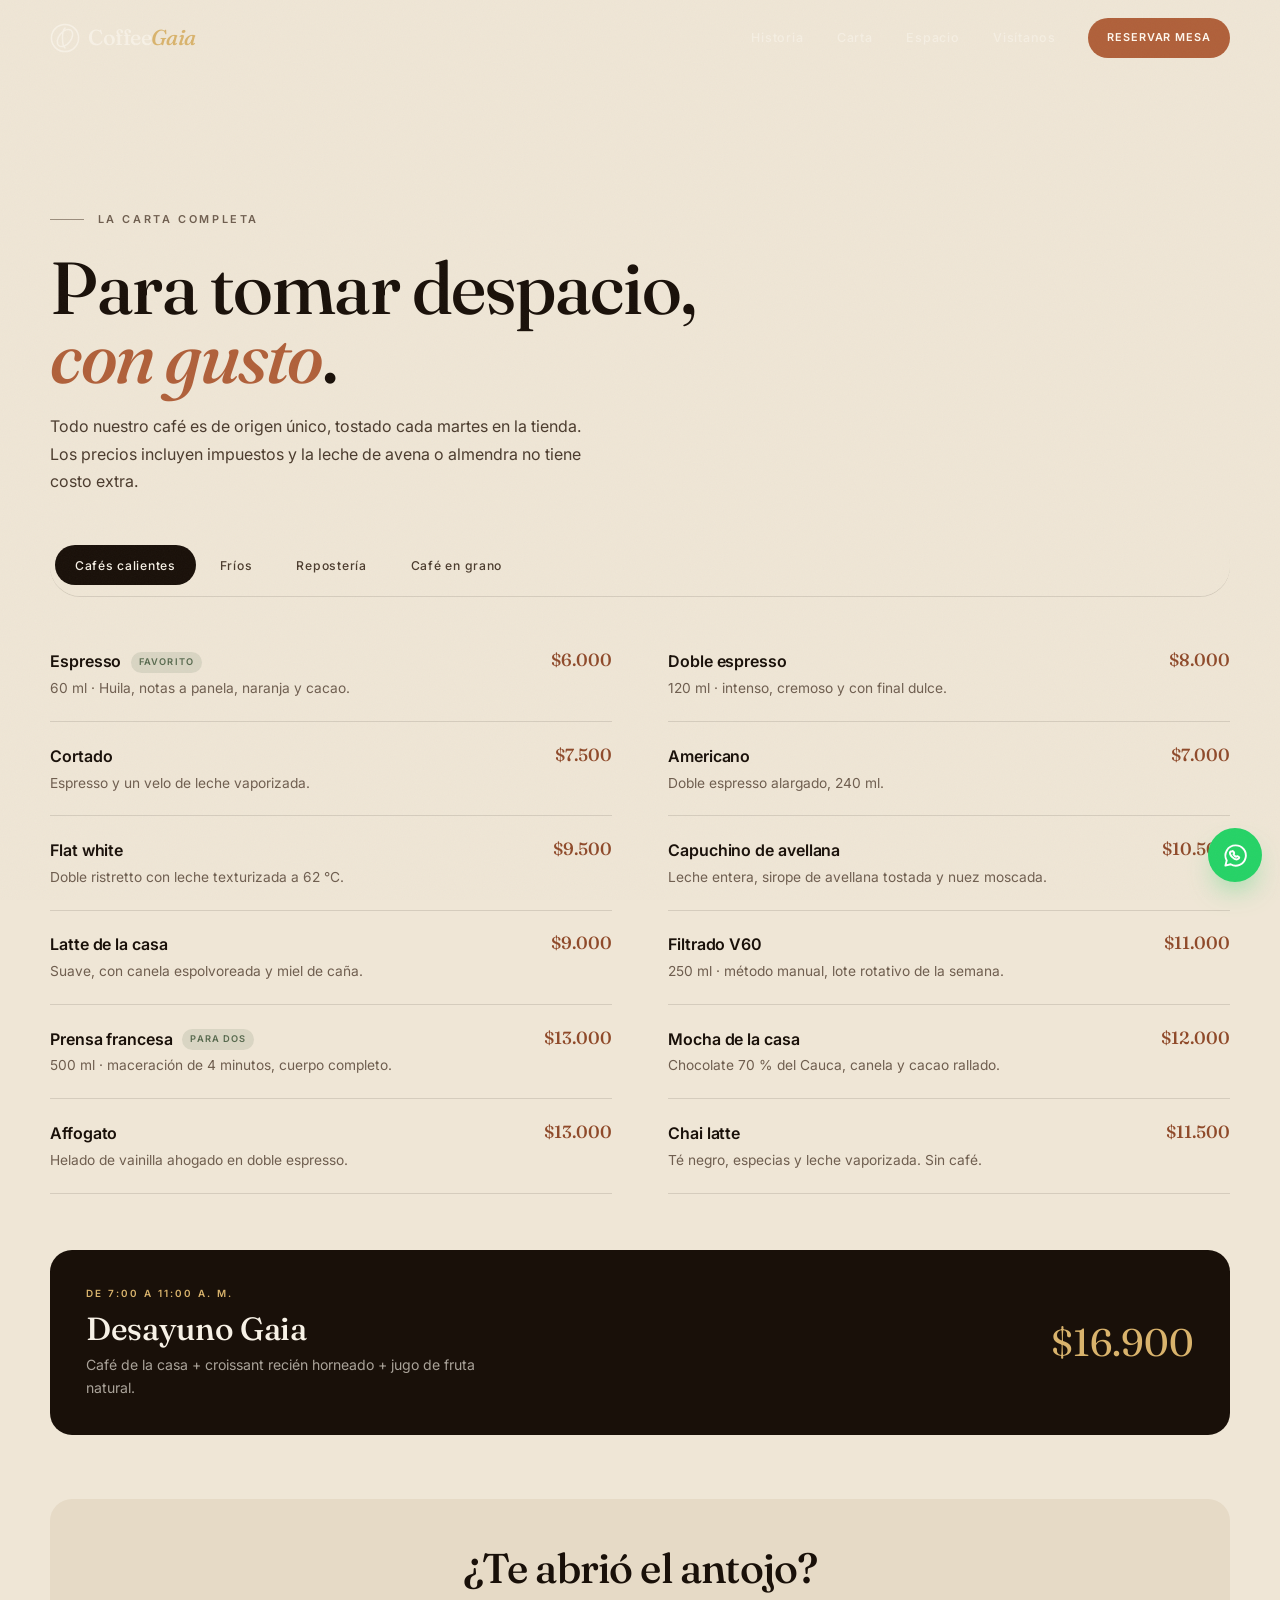
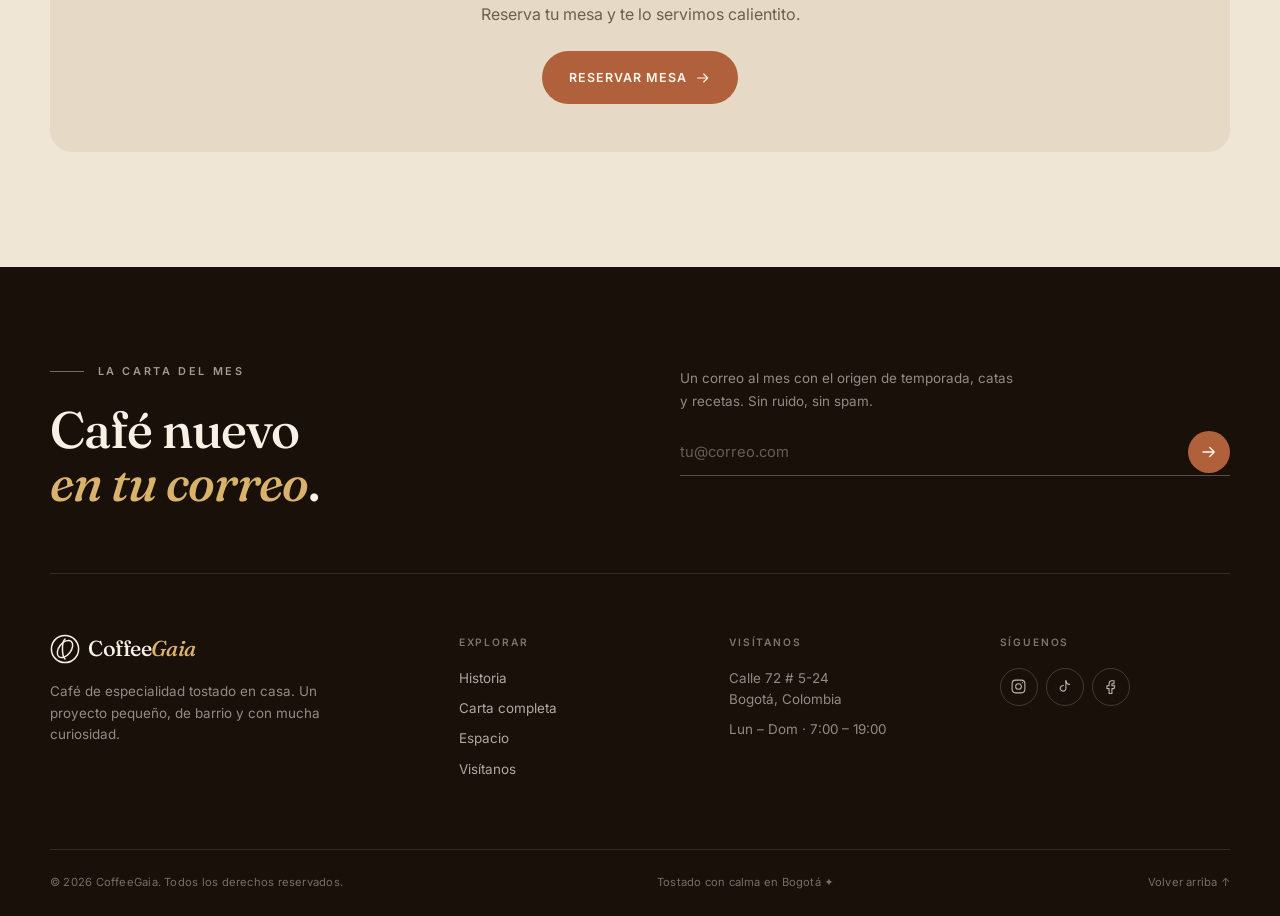
==== menu.html @ e84bf834 "feat: carta completa, SEO, analítica opcional, mapa y despliegue a GitHub Pages" ====
<!DOCTYPE html>
<html lang="es">
<head>
  <meta charset="UTF-8">
  <meta name="viewport" content="width=device-width, initial-scale=1.0">
  <title>Carta completa — CoffeeGaia</title>
  <meta name="description" content="La carta completa de CoffeeGaia: cafés de especialidad, bebidas frías, repostería horneada cada mañana y café en grano para llevar. Bogotá, Chapinero.">
  <meta name="theme-color" content="#191009">

  <meta property="og:type" content="website">
  <meta property="og:title" content="Carta completa — CoffeeGaia">
  <meta property="og:description" content="Cafés de origen único, fríos, repostería del día y café en grano para llevar.">
  <meta property="og:image" content="Images/imagenes%20publicas/galeria-barra.jpg">
  <link rel="canonical" href="https://devqapro.github.io/CoffeeGaia/menu.html">
  <meta property="og:url" content="https://devqapro.github.io/CoffeeGaia/menu.html">
  <meta name="twitter:card" content="summary_large_image">

  <link rel="icon" href="Images/imagenes%20publicas/favicon.svg" type="image/svg+xml">
  <link rel="preconnect" href="https://fonts.googleapis.com">
  <link rel="preconnect" href="https://fonts.gstatic.com" crossorigin>
  <link href="https://fonts.googleapis.com/css2?family=Fraunces:ital,opsz,wght@0,9..144,300..700;1,9..144,300..700&family=Inter:wght@300..700&display=swap" rel="stylesheet">
  <link rel="stylesheet" href="styles.css">
  <script>document.documentElement.classList.add("js");</script>
  <script src="analytics.js" defer></script>
</head>
<body>
  <a class="skip-link" href="#carta">Saltar a la carta</a>

  <!-- ================= HEADER ================= -->
  <header class="site-header" id="header">
    <div class="container header-inner">
      <a class="brand" href="index.html" aria-label="CoffeeGaia, inicio">
        <svg class="brand-bean" viewBox="0 0 32 32" aria-hidden="true">
          <g fill="none" stroke="currentColor" stroke-width="1.6" stroke-linecap="round">
            <circle cx="16" cy="16" r="14.5"/>
            <ellipse cx="16" cy="16" rx="6.4" ry="10.5" transform="rotate(38 16 16)"/>
            <path d="M16 5.5c-3.6 2.6-3.6 18.4 0 21"/>
          </g>
        </svg>
        <span>Coffee<em>Gaia</em></span>
      </a>

      <nav class="main-nav" aria-label="Navegación principal">
        <a href="index.html#historia">Historia</a>
        <a href="menu.html" aria-current="page">Carta</a>
        <a href="index.html#espacio">Espacio</a>
        <a href="index.html#visitanos">Visítanos</a>
      </nav>

      <div class="header-actions">
        <a class="btn btn-primary btn-sm" href="index.html#reserva">Reservar mesa</a>
        <button class="nav-toggle" type="button" aria-label="Abrir menú" aria-expanded="false" aria-controls="mobile-nav">
          <span></span><span></span>
        </button>
      </div>
    </div>
  </header>

  <nav class="mobile-nav" id="mobile-nav" aria-label="Navegación móvil">
    <div class="mobile-nav-inner">
      <a href="index.html"><span>01</span>Inicio</a>
      <a href="menu.html"><span>02</span>Carta</a>
      <a href="index.html#historia"><span>03</span>Historia</a>
      <a href="index.html#espacio"><span>04</span>Espacio</a>
      <a href="index.html#reserva"><span>05</span>Reservar mesa</a>
    </div>
    <div class="mobile-nav-foot">
      <p>Calle 72 # 5-24, Bogotá</p>
      <p>Lun – Dom · 7:00 – 19:00</p>
    </div>
  </nav>

  <main id="carta">
    <!-- ================= PORTADA DE LA CARTA ================= -->
    <section class="section menu menu-page">
      <div class="container">
        <div class="menu-hero">
          <p class="eyebrow reveal">La carta completa</p>
          <h1 class="reveal">Para tomar despacio,<br><em>con gusto</em>.</h1>
          <p class="menu-intro reveal">Todo nuestro café es de origen único, tostado cada martes en la tienda. Los precios incluyen impuestos y la leche de avena o almendra no tiene costo extra.</p>
        </div>

        <div class="tabs tabs-sticky reveal" role="tablist" aria-label="Categorías de la carta">
          <button class="tab" id="tab-calientes" role="tab" aria-selected="true" aria-controls="panel-calientes" tabindex="0">Cafés calientes</button>
          <button class="tab" id="tab-frios" role="tab" aria-selected="false" aria-controls="panel-frios" tabindex="-1">Fríos</button>
          <button class="tab" id="tab-reposteria" role="tab" aria-selected="false" aria-controls="panel-reposteria" tabindex="-1">Repostería</button>
          <button class="tab" id="tab-grano" role="tab" aria-selected="false" aria-controls="panel-grano" tabindex="-1">Café en grano</button>
        </div>

        <div class="menu-panels reveal">
          <div class="menu-panel" id="panel-calientes" role="tabpanel" aria-labelledby="tab-calientes" tabindex="0">
            <ul class="menu-grid">
              <li class="menu-item">
                <span class="name">Espresso <span class="tag">Favorito</span></span>
                <span class="price">$6.000</span>
                <span class="desc">60 ml · Huila, notas a panela, naranja y cacao.</span>
              </li>
              <li class="menu-item">
                <span class="name">Doble espresso</span>
                <span class="price">$8.000</span>
                <span class="desc">120 ml · intenso, cremoso y con final dulce.</span>
              </li>
              <li class="menu-item">
                <span class="name">Cortado</span>
                <span class="price">$7.500</span>
                <span class="desc">Espresso y un velo de leche vaporizada.</span>
              </li>
              <li class="menu-item">
                <span class="name">Americano</span>
                <span class="price">$7.000</span>
                <span class="desc">Doble espresso alargado, 240 ml.</span>
              </li>
              <li class="menu-item">
                <span class="name">Flat white</span>
                <span class="price">$9.500</span>
                <span class="desc">Doble ristretto con leche texturizada a 62 °C.</span>
              </li>
              <li class="menu-item">
                <span class="name">Capuchino de avellana</span>
                <span class="price">$10.500</span>
                <span class="desc">Leche entera, sirope de avellana tostada y nuez moscada.</span>
              </li>
              <li class="menu-item">
                <span class="name">Latte de la casa</span>
                <span class="price">$9.000</span>
                <span class="desc">Suave, con canela espolvoreada y miel de caña.</span>
              </li>
              <li class="menu-item">
                <span class="name">Filtrado V60</span>
                <span class="price">$11.000</span>
                <span class="desc">250 ml · método manual, lote rotativo de la semana.</span>
              </li>
              <li class="menu-item">
                <span class="name">Prensa francesa <span class="tag">Para dos</span></span>
                <span class="price">$13.000</span>
                <span class="desc">500 ml · maceración de 4 minutos, cuerpo completo.</span>
              </li>
              <li class="menu-item">
                <span class="name">Mocha de la casa</span>
                <span class="price">$12.000</span>
                <span class="desc">Chocolate 70 % del Cauca, canela y cacao rallado.</span>
              </li>
              <li class="menu-item">
                <span class="name">Affogato</span>
                <span class="price">$13.000</span>
                <span class="desc">Helado de vainilla ahogado en doble espresso.</span>
              </li>
              <li class="menu-item">
                <span class="name">Chai latte</span>
                <span class="price">$11.500</span>
                <span class="desc">Té negro, especias y leche vaporizada. Sin café.</span>
              </li>
            </ul>
          </div>

          <div class="menu-panel" id="panel-frios" role="tabpanel" aria-labelledby="tab-frios" tabindex="0" hidden>
            <ul class="menu-grid">
              <li class="menu-item">
                <span class="name">Cold brew 18 h <span class="tag">Vegano</span></span>
                <span class="price">$11.000</span>
                <span class="desc">Extracción en frío, servido con hielo grande y naranja.</span>
              </li>
              <li class="menu-item">
                <span class="name">Espresso tónico</span>
                <span class="price">$12.500</span>
                <span class="desc">Doble espresso, tónica artesanal y piel de limón.</span>
              </li>
              <li class="menu-item">
                <span class="name">Latte helado</span>
                <span class="price">$10.000</span>
                <span class="desc">Leche fría, hielo y un shot de nuestro blend.</span>
              </li>
              <li class="menu-item">
                <span class="name">Frappé de avellana</span>
                <span class="price">$13.500</span>
                <span class="desc">Café, leche, hielo y crema batida de la casa.</span>
              </li>
              <li class="menu-item">
                <span class="name">Iced matcha latte</span>
                <span class="price">$13.000</span>
                <span class="desc">Matcha ceremonial, leche de avena y un toque de miel.</span>
              </li>
              <li class="menu-item">
                <span class="name">Limonada de café</span>
                <span class="price">$9.500</span>
                <span class="desc">Cold brew, limón, panela y hierbabuena. Sorprende.</span>
              </li>
              <li class="menu-item">
                <span class="name">Granizado de cacao</span>
                <span class="price">$12.000</span>
                <span class="desc">Cacao del Cauca, hielo picado y leche condensada.</span>
              </li>
              <li class="menu-item">
                <span class="name">Cold brew con coco <span class="tag">Vegano</span></span>
                <span class="price">$12.500</span>
                <span class="desc">Agua de coco, cold brew y limón siciliano.</span>
              </li>
            </ul>
          </div>

          <div class="menu-panel" id="panel-reposteria" role="tabpanel" aria-labelledby="tab-reposteria" tabindex="0" hidden>
            <ul class="menu-grid">
              <li class="menu-item">
                <span class="name">Croissant de mantequilla</span>
                <span class="price">$7.500</span>
                <span class="desc">Horneado a las 7:00 a. m. 36 capas de paciencia.</span>
              </li>
              <li class="menu-item">
                <span class="name">Pain au chocolat</span>
                <span class="price">$8.500</span>
                <span class="desc">Masa madre laminada y chocolate amargo.</span>
              </li>
              <li class="menu-item">
                <span class="name">Roll de canela</span>
                <span class="price">$8.000</span>
                <span class="desc">Caramelo, canela de Java y glaseado de queso.</span>
              </li>
              <li class="menu-item">
                <span class="name">Banana bread <span class="tag">Vegano</span></span>
                <span class="price">$9.000</span>
                <span class="desc">Plátano maduro, nueces y especias. Sin lácteos.</span>
              </li>
              <li class="menu-item">
                <span class="name">Cheesecake de maracuyá</span>
                <span class="price">$12.000</span>
                <span class="desc">Base de galleta, queso crema y coulis ácido.</span>
              </li>
              <li class="menu-item">
                <span class="name">Torta de zanahoria</span>
                <span class="price">$10.500</span>
                <span class="desc">Hecha en casa, con frosting de queso y nuez.</span>
              </li>
              <li class="menu-item">
                <span class="name">Cookie de chocolate</span>
                <span class="price">$6.500</span>
                <span class="desc">Centro blandito, sal marina y chocolate 60 %.</span>
              </li>
              <li class="menu-item">
                <span class="name">Tostada de aguacate</span>
                <span class="price">$12.500</span>
                <span class="desc">Pan de masa madre, aguacate, huevo pochê y ajonjolí.</span>
              </li>
            </ul>
          </div>

          <div class="menu-panel" id="panel-grano" role="tabpanel" aria-labelledby="tab-grano" tabindex="0" hidden>
            <ul class="menu-grid">
              <li class="menu-item">
                <span class="name">Huila — lote de la temporada</span>
                <span class="price">$38.000 / 250 g</span>
                <span class="desc">Notas a panela, naranja y cacao. Tueste medio.</span>
              </li>
              <li class="menu-item">
                <span class="name">Blend de la casa</span>
                <span class="price">$36.000 / 250 g</span>
                <span class="desc">Huila y Nariño. Dulce y versátil, ideal para espresso.</span>
              </li>
              <li class="menu-item">
                <span class="name">Nariño de altura</span>
                <span class="price">$42.000 / 250 g</span>
                <span class="desc">1.900 msnm. Floral, con acidez brillante.</span>
              </li>
              <li class="menu-item">
                <span class="name">Descafeinado con caña</span>
                <span class="price">$40.000 / 250 g</span>
                <span class="desc">Descafeinado natural con jugo de caña. Sin químicos.</span>
              </li>
            </ul>
            <p class="grain-note">Molemos tu café en el punto para tu método: espresso, filtrado o prensa. Solo dínoslo al pagar.</p>
          </div>
        </div>

        <!-- ================= PROMO ================= -->
        <div class="promo-banner reveal">
          <div>
            <p class="promo-eyebrow">De 7:00 a 11:00 a. m.</p>
            <h3>Desayuno Gaia</h3>
            <p>Café de la casa + croissant recién horneado + jugo de fruta natural.</p>
          </div>
          <p class="promo-price">$16.900</p>
        </div>

        <div class="menu-cta reveal">
          <h2>¿Te abrió el antojo?</h2>
          <p>Reserva tu mesa y te lo servimos calientito.</p>
          <a class="btn btn-primary" href="index.html#reserva">
            Reservar mesa
            <svg class="ico" viewBox="0 0 24 24" aria-hidden="true"><path d="M4 12h15M13 6l6 6-6 6"/></svg>
          </a>
        </div>
      </div>
    </section>
  </main>

  <!-- ================= FOOTER ================= -->
  <footer class="site-footer">
    <div class="container">
      <div class="footer-news">
        <div>
          <p class="eyebrow eyebrow-light reveal">La carta del mes</p>
          <h2 class="reveal">Café nuevo<br><em>en tu correo</em>.</h2>
        </div>
        <div class="news-letter reveal">
          <p>Un correo al mes con el origen de temporada, catas y recetas. Sin ruido, sin spam.</p>
          <form class="newsletter-form" id="newsletter-form" novalidate>
            <label class="sr-only" for="email">Correo electrónico</label>
            <input id="email" name="email" type="email" placeholder="tu@correo.com" autocomplete="email" required>
            <button type="submit" aria-label="Suscribirme">
              <svg viewBox="0 0 24 24" aria-hidden="true"><path d="M4 12h15M13 6l6 6-6 6"/></svg>
            </button>
          </form>
          <p class="form-msg" role="status" aria-live="polite"></p>
        </div>
      </div>

      <div class="footer-grid">
        <div class="footer-brand">
          <a class="brand" href="index.html" aria-label="CoffeeGaia, inicio">
            <svg class="brand-bean" viewBox="0 0 32 32" aria-hidden="true">
              <g fill="none" stroke="currentColor" stroke-width="1.6" stroke-linecap="round">
                <circle cx="16" cy="16" r="14.5"/>
                <ellipse cx="16" cy="16" rx="6.4" ry="10.5" transform="rotate(38 16 16)"/>
                <path d="M16 5.5c-3.6 2.6-3.6 18.4 0 21"/>
              </g>
            </svg>
            <span>Coffee<em>Gaia</em></span>
          </a>
          <p>Café de especialidad tostado en casa. Un proyecto pequeño, de barrio y con mucha curiosidad.</p>
        </div>

        <nav aria-label="Explorar">
          <h4>Explorar</h4>
          <a href="index.html#historia">Historia</a>
          <a href="menu.html">Carta completa</a>
          <a href="index.html#espacio">Espacio</a>
          <a href="index.html#visitanos">Visítanos</a>
        </nav>

        <div>
          <h4>Visítanos</h4>
          <p>Calle 72 # 5-24<br>Bogotá, Colombia</p>
          <p>Lun – Dom · 7:00 – 19:00</p>
        </div>

        <div>
          <h4>Síguenos</h4>
          <div class="socials">
            <a href="#" aria-label="Instagram">
              <svg viewBox="0 0 24 24" aria-hidden="true"><rect x="3" y="3" width="18" height="18" rx="5"/><circle cx="12" cy="12" r="4"/><circle cx="17.5" cy="6.5" r="1" fill="currentColor" stroke="none"/></svg>
            </a>
            <a href="#" aria-label="TikTok">
              <svg viewBox="0 0 24 24" aria-hidden="true"><path d="M14 4v10.5a4 4 0 1 1-3.5-3.9"/><path d="M14 4c.5 3 2.4 4.8 5 5"/></svg>
            </a>
            <a href="#" aria-label="Facebook">
              <svg viewBox="0 0 24 24" aria-hidden="true"><path d="M14 8h3V4h-3a4 4 0 0 0-4 4v3H7v4h3v7h4v-7h3l1-4h-4V8.5A.5.5 0 0 1 14 8Z"/></svg>
            </a>
          </div>
        </div>
      </div>

      <div class="footer-bottom">
        <p>© <span id="year">2026</span> CoffeeGaia. Todos los derechos reservados.</p>
        <p>Tostado con calma en Bogotá <span aria-hidden="true">✦</span></p>
        <a href="#carta" class="back-top">Volver arriba ↑</a>
      </div>
    </div>
  </footer>

  <a class="whatsapp-float" href="https://wa.me/573001234567?text=Hola%2C%20quiero%20hacer%20un%20pedido%20en%20CoffeeGaia" target="_blank" rel="noopener" aria-label="Escríbenos por WhatsApp">
    <svg viewBox="0 0 24 24" aria-hidden="true"><path d="M12 3a9 9 0 0 0-7.8 13.4L3 21l4.7-1.2A9 9 0 1 0 12 3Z"/><path d="M8.9 8.4c.6-.6 1.1-.3 1.4.3l.5 1c.1.3 0 .6-.2.8l-.4.4c.5 1 1.3 1.8 2.3 2.3l.4-.4c.2-.2.5-.3.8-.2l1 .5c.6.3.9.8.3 1.4-1.9 1.9-4.4.4-5.9-1.1s-3.1-4-1.2-5Z"/></svg>
  </a>

  <script src="script.js"></script>
</body>
</html>
---- styles.css ----
/* ==========================================================================
   CoffeeGaia — Landing page
   1. Tokens y reset
   2. Utilidades
   3. Header y navegación
   4. Hero
   5. Marquee
   6. Historia
   7. Menú
   8. Proceso
   9. Galería
   10. Testimonios
   11. Visítanos y reserva
   12. Footer
   13. Responsive
   ========================================================================== */

/* 1. Tokens y reset ------------------------------------------------------- */
:root {
  --cream: #f7f1e6;
  --cream-2: #efe6d6;
  --cream-3: #e6dac6;
  --ink: #191009;
  --ink-2: #4b3b2d;
  --muted: #6f5e4f;
  --clay: #b0603a;
  --clay-dark: #8f4a2a;
  --green: #586a4f;
  --gold: #d9b36c;
  --line: rgba(25, 16, 9, 0.12);
  --line-light: rgba(247, 241, 230, 0.16);

  --font-display: "Fraunces", Georgia, "Times New Roman", serif;
  --font-sans: "Inter", system-ui, -apple-system, "Segoe UI", sans-serif;

  --ease: cubic-bezier(0.16, 1, 0.3, 1);
  --radius: 22px;
  --shadow: 0 30px 60px -40px rgba(25, 16, 9, 0.55);
}

*,
*::before,
*::after {
  box-sizing: border-box;
}

html {
  scroll-behavior: smooth;
  -webkit-text-size-adjust: 100%;
}

body {
  margin: 0;
  background: var(--cream);
  color: var(--ink);
  font-family: var(--font-sans);
  font-size: 16px;
  font-weight: 400;
  line-height: 1.6;
  -webkit-font-smoothing: antialiased;
  overflow-x: hidden;
}

body.nav-open {
  overflow: hidden;
}

h1,
h2,
h3,
h4,
p,
figure,
blockquote {
  margin: 0;
}

h1,
h2,
h3 {
  font-family: var(--font-display);
  font-weight: 500;
  line-height: 1.02;
  letter-spacing: -0.02em;
  font-optical-sizing: auto;
}

h1 {
  font-size: clamp(3rem, 8vw, 6.4rem);
  line-height: 0.94;
}

h2 {
  font-size: clamp(2.15rem, 4.8vw, 3.9rem);
}

h3 {
  font-size: 1.4rem;
  line-height: 1.2;
  letter-spacing: -0.01em;
}

em {
  font-style: italic;
}

h2 em {
  color: var(--clay);
}

img {
  display: block;
  max-width: 100%;
}

a {
  color: inherit;
}

ul {
  margin: 0;
  padding: 0;
  list-style: none;
}

button,
input,
select {
  font: inherit;
  color: inherit;
}

:focus-visible {
  outline: 2px solid var(--clay);
  outline-offset: 3px;
}

::selection {
  background: var(--clay);
  color: var(--cream);
}

section[id] {
  scroll-margin-top: 90px;
}

/* Textura sutil sobre toda la página */
body::after {
  content: "";
  position: fixed;
  inset: 0;
  z-index: 90;
  pointer-events: none;
  opacity: 0.035;
  background-image: url("data:image/svg+xml,%3Csvg xmlns='http://www.w3.org/2000/svg' width='200' height='200'%3E%3Cfilter id='n'%3E%3CfeTurbulence type='fractalNoise' baseFrequency='0.85' numOctaves='3'/%3E%3C/filter%3E%3Crect width='200' height='200' filter='url(%23n)'/%3E%3C/svg%3E");
}

/* 2. Utilidades ----------------------------------------------------------- */
.container {
  width: min(1180px, 100% - 2.75rem);
  margin-inline: auto;
}

.section {
  padding-block: clamp(4.25rem, 9vw, 7.5rem);
}

.eyebrow {
  display: flex;
  align-items: center;
  gap: 0.85rem;
  margin-bottom: 1.5rem;
  font-size: 0.68rem;
  font-weight: 600;
  letter-spacing: 0.24em;
  text-transform: uppercase;
  color: var(--muted);
}

.eyebrow::before {
  content: "";
  width: 34px;
  height: 1px;
  background: currentColor;
  opacity: 0.65;
}

.eyebrow-light {
  color: rgba(247, 241, 230, 0.62);
}

.lede {
  font-size: 1.06rem;
  line-height: 1.7;
  color: var(--ink-2);
}

.sr-only {
  position: absolute;
  width: 1px;
  height: 1px;
  padding: 0;
  margin: -1px;
  overflow: hidden;
  clip: rect(0, 0, 0, 0);
  white-space: nowrap;
  border: 0;
}

.skip-link {
  position: absolute;
  top: -100px;
  left: 1rem;
  z-index: 100;
  padding: 0.75rem 1.25rem;
  background: var(--ink);
  color: var(--cream);
  border-radius: 0 0 12px 12px;
  text-decoration: none;
  font-size: 0.85rem;
}

.skip-link:focus {
  top: 0;
}

.btn {
  display: inline-flex;
  align-items: center;
  justify-content: center;
  gap: 0.55rem;
  padding: 0.95rem 1.6rem;
  border: 1px solid transparent;
  border-radius: 999px;
  font-family: var(--font-sans);
  font-size: 0.78rem;
  font-weight: 600;
  letter-spacing: 0.08em;
  text-transform: uppercase;
  text-decoration: none;
  white-space: nowrap;
  cursor: pointer;
  transition: background-color 0.3s var(--ease), border-color 0.3s var(--ease),
    color 0.3s var(--ease), transform 0.3s var(--ease);
}

.btn .ico {
  width: 16px;
  height: 16px;
  transition: transform 0.35s var(--ease);
}

.btn:hover .ico {
  transform: translateX(4px);
}

.btn-primary {
  background: var(--clay);
  color: #fff8ef;
}

.btn-primary:hover {
  background: var(--clay-dark);
}

.btn-ghost {
  border-color: rgba(247, 241, 230, 0.45);
  color: var(--cream);
}

.btn-ghost:hover {
  background: rgba(247, 241, 230, 0.12);
  border-color: var(--cream);
}

.btn-sm {
  padding: 0.62rem 1.15rem;
  font-size: 0.68rem;
}

.btn-block {
  width: 100%;
}

.ico,
.link-arrow .ico {
  fill: none;
  stroke: currentColor;
  stroke-width: 1.7;
  stroke-linecap: round;
  stroke-linejoin: round;
}

.link-arrow {
  display: inline-flex;
  align-items: center;
  gap: 0.5rem;
  padding-bottom: 0.2rem;
  border-bottom: 1px solid rgba(143, 74, 42, 0.4);
  color: var(--clay-dark);
  font-size: 0.76rem;
  font-weight: 600;
  letter-spacing: 0.1em;
  text-transform: uppercase;
  text-decoration: none;
  transition: border-color 0.3s var(--ease), gap 0.3s var(--ease);
}

.link-arrow:hover {
  border-color: var(--clay-dark);
  gap: 0.8rem;
}

.link-arrow .ico {
  width: 15px;
  height: 15px;
}

/* Animaciones de entrada (solo si hay JS) */
.js .reveal {
  opacity: 0;
  transform: translateY(28px);
  transition: opacity 0.9s var(--ease), transform 0.9s var(--ease);
}

.js .reveal.is-visible {
  opacity: 1;
  transform: none;
}

.d1 {
  transition-delay: 0.12s;
}

.d2 {
  transition-delay: 0.24s;
}

/* 3. Header y navegación -------------------------------------------------- */
.site-header {
  position: fixed;
  inset: 0 0 auto;
  z-index: 50;
  padding-block: 1.15rem;
  color: var(--cream);
  transition: background-color 0.4s var(--ease), color 0.4s var(--ease),
    padding 0.4s var(--ease), box-shadow 0.4s var(--ease);
}

.site-header.is-scrolled {
  padding-block: 0.6rem;
  background: rgba(247, 241, 230, 0.9);
  backdrop-filter: blur(14px);
  -webkit-backdrop-filter: blur(14px);
  color: var(--ink);
  box-shadow: 0 1px 0 var(--line);
}

.header-inner {
  display: flex;
  align-items: center;
  justify-content: space-between;
  gap: 2rem;
}

.brand {
  display: inline-flex;
  align-items: center;
  gap: 0.5rem;
  color: inherit;
  font-family: var(--font-display);
  font-size: 1.35rem;
  font-weight: 500;
  letter-spacing: -0.02em;
  text-decoration: none;
  line-height: 1;
}

.brand em {
  color: var(--gold);
}

.is-scrolled .brand em {
  color: var(--clay);
}

.site-footer .brand em {
  color: var(--gold);
}

.brand-bean {
  width: 30px;
  height: 30px;
  flex: none;
}

.main-nav {
  display: flex;
  align-items: center;
  gap: 2.1rem;
  margin-left: auto;
}

.main-nav a {
  position: relative;
  font-size: 0.78rem;
  font-weight: 500;
  letter-spacing: 0.06em;
  text-decoration: none;
  opacity: 0.82;
  transition: opacity 0.3s var(--ease);
}

.main-nav a::after {
  content: "";
  position: absolute;
  left: 0;
  bottom: -5px;
  width: 100%;
  height: 1px;
  background: currentColor;
  transform: scaleX(0);
  transform-origin: right;
  transition: transform 0.4s var(--ease);
}

.main-nav a:hover {
  opacity: 1;
}

.main-nav a:hover::after,
.main-nav a[aria-current="true"]::after {
  transform: scaleX(1);
  transform-origin: left;
}

.header-actions {
  display: flex;
  align-items: center;
  gap: 0.75rem;
}

.nav-toggle {
  display: none;
  flex-direction: column;
  justify-content: center;
  gap: 6px;
  width: 42px;
  height: 42px;
  padding: 0 9px;
  background: none;
  border: 1px solid currentColor;
  border-radius: 50%;
  cursor: pointer;
  transition: background-color 0.3s var(--ease);
}

.nav-toggle span {
  display: block;
  width: 100%;
  height: 1.5px;
  background: currentColor;
  transition: transform 0.35s var(--ease), opacity 0.2s;
}

.nav-open .nav-toggle span:first-child {
  transform: translateY(3.75px) rotate(45deg);
}

.nav-open .nav-toggle span:last-child {
  transform: translateY(-3.75px) rotate(-45deg);
}

.nav-open .site-header {
  color: var(--ink);
  background: transparent;
  box-shadow: none;
}

.nav-open .brand em {
  color: var(--clay);
}

.mobile-nav {
  position: fixed;
  inset: 0;
  z-index: 45;
  display: flex;
  flex-direction: column;
  justify-content: center;
  padding: 7rem 1.75rem 2rem;
  background: var(--cream);
  overflow-y: auto;
  visibility: hidden;
  transform: translateY(-100%);
  transition: transform 0.65s var(--ease), visibility 0s linear 0.65s;
}

.mobile-nav.is-open {
  visibility: visible;
  transform: none;
  transition: transform 0.65s var(--ease), visibility 0s;
}

.mobile-nav-inner {
  display: flex;
  flex-direction: column;
}

.mobile-nav-inner a {
  display: flex;
  align-items: baseline;
  gap: 1rem;
  padding-block: 0.85rem;
  border-bottom: 1px solid var(--line);
  font-family: var(--font-display);
  font-size: clamp(2rem, 9vw, 2.9rem);
  letter-spacing: -0.02em;
  text-decoration: none;
  opacity: 0;
  transform: translateY(18px);
  transition: opacity 0.5s var(--ease), transform 0.5s var(--ease);
}

.mobile-nav.is-open .mobile-nav-inner a {
  opacity: 1;
  transform: none;
}

.mobile-nav-inner a span {
  font-family: var(--font-sans);
  font-size: 0.65rem;
  letter-spacing: 0.18em;
  color: var(--muted);
}

.mobile-nav-inner a:nth-child(1) {
  transition-delay: 0.12s;
}
.mobile-nav-inner a:nth-child(2) {
  transition-delay: 0.18s;
}
.mobile-nav-inner a:nth-child(3) {
  transition-delay: 0.24s;
}
.mobile-nav-inner a:nth-child(4) {
  transition-delay: 0.3s;
}
.mobile-nav-inner a:nth-child(5) {
  transition-delay: 0.36s;
}
.mobile-nav-inner a:nth-child(6) {
  transition-delay: 0.42s;
}

.mobile-nav-foot {
  margin-top: auto;
  display: flex;
  justify-content: space-between;
  gap: 1rem;
  padding-top: 1.5rem;
  font-size: 0.75rem;
  color: var(--muted);
}

/* 4. Hero ----------------------------------------------------------------- */
.hero {
  position: relative;
  display: flex;
  align-items: flex-end;
  min-height: 100svh;
  padding: 9rem 0 2.25rem;
  overflow: hidden;
  color: var(--cream);
}

.hero-media {
  position: absolute;
  inset: 0;
  z-index: -2;
}

.hero-media img {
  width: 100%;
  height: 100%;
  object-fit: cover;
  object-position: center 45%;
  animation: hero-zoom 22s var(--ease) forwards;
}

@keyframes hero-zoom {
  from {
    transform: scale(1.09);
  }
  to {
    transform: scale(1);
  }
}

.hero::before {
  content: "";
  position: absolute;
  inset: 0;
  z-index: -1;
  background: linear-gradient(
      180deg,
      rgba(15, 10, 6, 0.62) 0%,
      rgba(15, 10, 6, 0.18) 38%,
      rgba(15, 10, 6, 0.82) 100%
    ),
    linear-gradient(90deg, rgba(15, 10, 6, 0.55) 0%, rgba(15, 10, 6, 0) 65%);
}

.hero-inner {
  max-width: 1180px;
}

.hero .eyebrow {
  color: rgba(247, 241, 230, 0.75);
  margin-bottom: 1.4rem;
  transition-delay: 0.05s;
}

.hero h1 {
  transition-delay: 0.12s;
}

.hero .hero-copy {
  transition-delay: 0.2s;
}

.hero .hero-actions {
  transition-delay: 0.28s;
}

.hero .hero-foot {
  transition-delay: 0.38s;
}

.hero h1 {
  max-width: 16ch;
  text-wrap: balance;
}

.hero h1 em {
  color: var(--gold);
}

.hero-copy {
  max-width: 45ch;
  margin-top: 1.75rem;
  color: rgba(247, 241, 230, 0.8);
  font-size: clamp(1rem, 1.25vw, 1.1rem);
  line-height: 1.7;
}

.hero-actions {
  display: flex;
  flex-wrap: wrap;
  gap: 0.75rem;
  margin-top: 2.35rem;
}

.hero-foot {
  display: flex;
  align-items: center;
  justify-content: space-between;
  flex-wrap: wrap;
  gap: 1rem 2rem;
  margin-top: clamp(2.5rem, 6vw, 4.5rem);
  padding-top: 1.35rem;
  border-top: 1px solid rgba(247, 241, 230, 0.22);
  font-size: 0.78rem;
  letter-spacing: 0.03em;
  color: rgba(247, 241, 230, 0.72);
}

.hero-foot p {
  display: flex;
  align-items: center;
  gap: 0.6rem;
}

.hero-foot strong {
  color: var(--cream);
  font-weight: 600;
}

.stars {
  color: var(--gold);
  letter-spacing: 0.16em;
  font-size: 0.8rem;
}

.pulse {
  width: 7px;
  height: 7px;
  border-radius: 50%;
  background: #8fbf7a;
  box-shadow: 0 0 0 0 rgba(143, 191, 122, 0.7);
  animation: pulse 2.4s infinite;
}

@keyframes pulse {
  0% {
    box-shadow: 0 0 0 0 rgba(143, 191, 122, 0.55);
  }
  70% {
    box-shadow: 0 0 0 8px rgba(143, 191, 122, 0);
  }
  100% {
    box-shadow: 0 0 0 0 rgba(143, 191, 122, 0);
  }
}

.scroll-cue {
  display: inline-flex;
  align-items: center;
  gap: 0.45rem;
  color: inherit;
  font-size: 0.68rem;
  letter-spacing: 0.18em;
  text-decoration: none;
  text-transform: uppercase;
}

.scroll-cue svg {
  width: 14px;
  height: 14px;
  fill: none;
  stroke: currentColor;
  stroke-width: 1.6;
  stroke-linecap: round;
  stroke-linejoin: round;
  animation: bob 2.2s var(--ease) infinite;
}

@keyframes bob {
  0%,
  100% {
    transform: translateY(-2px);
  }
  50% {
    transform: translateY(3px);
  }
}

/* 5. Marquee -------------------------------------------------------------- */
.marquee {
  overflow: hidden;
  padding-block: 0.95rem;
  background: var(--ink);
  color: var(--cream);
  border-block: 1px solid rgba(255, 255, 255, 0.08);
}

.marquee-track {
  display: flex;
  width: max-content;
  animation: marquee 38s linear infinite;
}

.marquee:hover .marquee-track {
  animation-play-state: paused;
}

.marquee-group {
  display: flex;
  flex: none;
}

.marquee-group span {
  display: inline-flex;
  align-items: center;
  gap: 2.4rem;
  padding-right: 2.4rem;
  font-size: 0.66rem;
  font-weight: 500;
  letter-spacing: 0.24em;
  text-transform: uppercase;
  white-space: nowrap;
  color: rgba(247, 241, 230, 0.75);
}

.marquee-group span::after {
  content: "✦";
  color: var(--gold);
  font-size: 0.7rem;
  letter-spacing: 0;
}

@keyframes marquee {
  to {
    transform: translateX(-50%);
  }
}

/* 6. Historia ------------------------------------------------------------- */
.story-grid {
  display: grid;
  grid-template-columns: 0.95fr 1.05fr;
  align-items: center;
  gap: clamp(2.5rem, 6vw, 5.5rem);
}

.story-media {
  position: relative;
}

.story-media > img {
  width: 100%;
  aspect-ratio: 4 / 5;
  object-fit: cover;
  border-radius: var(--radius);
  box-shadow: var(--shadow);
}

.story-badge {
  position: absolute;
  left: -1.25rem;
  bottom: 2rem;
  display: flex;
  align-items: center;
  gap: 0.85rem;
  max-width: 262px;
  padding: 1.05rem 1.35rem;
  background: var(--cream);
  border-radius: 16px;
  box-shadow: 0 24px 50px -30px rgba(25, 16, 9, 0.7);
}

.story-badge-ico {
  width: 30px;
  height: 30px;
  flex: none;
  color: var(--clay);
}

.badge-title {
  font-size: 0.82rem;
  font-weight: 600;
}

.badge-copy {
  font-size: 0.72rem;
  line-height: 1.4;
  color: var(--muted);
}

.story-copy h2 {
  margin-bottom: 1.6rem;
}

.story-copy p + p {
  margin-top: 1rem;
}

.story-copy p {
  max-width: 52ch;
}

.stats {
  display: grid;
  grid-template-columns: repeat(3, 1fr);
  gap: 1.25rem;
  margin-top: 2.6rem;
  padding-top: 1.6rem;
  border-top: 1px solid var(--line);
}

.stat-num {
  display: block;
  font-family: var(--font-display);
  font-size: clamp(1.9rem, 3vw, 2.5rem);
  font-weight: 400;
  line-height: 1;
  letter-spacing: -0.03em;
  color: var(--clay-dark);
}

.stat-label {
  display: block;
  margin-top: 0.45rem;
  font-size: 0.68rem;
  font-weight: 500;
  letter-spacing: 0.13em;
  text-transform: uppercase;
  color: var(--muted);
}

/* 7. Menú ----------------------------------------------------------------- */
.menu {
  background: var(--cream-2);
}

.menu-head {
  display: flex;
  align-items: flex-end;
  justify-content: space-between;
  flex-wrap: wrap;
  gap: 1.75rem 3rem;
}

.tabs {
  display: flex;
  gap: 0.25rem;
  padding: 0.3rem;
  background: rgba(25, 16, 9, 0.06);
  border-radius: 999px;
}

.tab {
  padding: 0.65rem 1.25rem;
  border: 0;
  border-radius: 999px;
  background: none;
  font-size: 0.76rem;
  font-weight: 500;
  letter-spacing: 0.06em;
  color: var(--ink-2);
  cursor: pointer;
  transition: background-color 0.3s var(--ease), color 0.3s var(--ease);
}

.tab:hover {
  color: var(--ink);
}

.tab[aria-selected="true"] {
  background: var(--ink);
  color: var(--cream);
}

.menu-panels {
  margin-top: 2.75rem;
}

.menu-grid {
  display: grid;
  grid-template-columns: repeat(2, 1fr);
  gap: 0 3.5rem;
}

.menu-item {
  display: grid;
  grid-template-columns: 1fr auto;
  gap: 0.2rem 1.25rem;
  padding: 1.35rem 0;
  border-bottom: 1px solid var(--line);
  transition: background-color 0.3s var(--ease);
}

.menu-item .name {
  display: flex;
  align-items: center;
  flex-wrap: wrap;
  gap: 0.6rem;
  font-size: 1rem;
  font-weight: 600;
  letter-spacing: -0.005em;
}

.menu-item .price {
  font-family: var(--font-display);
  font-size: 1.1rem;
  font-weight: 500;
  line-height: 1.3;
  color: var(--clay-dark);
}

.menu-item .desc {
  grid-column: 1 / -1;
  max-width: 52ch;
  font-size: 0.86rem;
  line-height: 1.55;
  color: var(--muted);
}

.tag {
  padding: 0.2rem 0.5rem;
  border-radius: 999px;
  background: rgba(88, 106, 79, 0.14);
  color: var(--green);
  font-family: var(--font-sans);
  font-size: 0.58rem;
  font-weight: 600;
  letter-spacing: 0.12em;
  text-transform: uppercase;
}

.menu-foot {
  display: flex;
  align-items: center;
  justify-content: space-between;
  flex-wrap: wrap;
  gap: 1.5rem 2.5rem;
  margin-top: 2.5rem;
  padding-top: 0.5rem;
}

.menu-foot p {
  max-width: 58ch;
  font-size: 0.82rem;
  color: var(--muted);
}

/* 8. Proceso --------------------------------------------------------------- */
.process {
  position: relative;
  overflow: hidden;
  background: var(--ink);
  color: var(--cream);
}

.process::before {
  content: "";
  position: absolute;
  top: -30%;
  right: -10%;
  width: 640px;
  height: 640px;
  background: radial-gradient(circle, rgba(176, 96, 58, 0.22), transparent 65%);
  pointer-events: none;
}

.process::after {
  content: "";
  position: absolute;
  bottom: -35%;
  left: -12%;
  width: 520px;
  height: 520px;
  background: radial-gradient(circle, rgba(217, 179, 108, 0.1), transparent 65%);
  pointer-events: none;
}

.process .container {
  position: relative;
  z-index: 1;
}

.process-head {
  max-width: 46ch;
}

.process h2 em {
  color: var(--gold);
}

.steps {
  display: grid;
  grid-template-columns: repeat(3, 1fr);
  gap: clamp(2rem, 5vw, 4rem);
  margin-top: clamp(2.5rem, 6vw, 4.5rem);
}

.step {
  padding-top: 1.5rem;
  border-top: 1px solid var(--line-light);
}

.step-num {
  display: block;
  margin-bottom: 1.5rem;
  font-family: var(--font-display);
  font-size: clamp(2.4rem, 4vw, 3.2rem);
  font-weight: 300;
  line-height: 0.8;
  color: var(--gold);
}

.step h3 {
  margin-bottom: 0.75rem;
  font-size: 1.45rem;
}

.step p {
  max-width: 40ch;
  font-size: 0.88rem;
  line-height: 1.7;
  color: rgba(247, 241, 230, 0.6);
}

/* 9. Galería --------------------------------------------------------------- */
.gallery-head {
  display: flex;
  align-items: flex-end;
  justify-content: space-between;
  gap: 2rem 4rem;
  margin-bottom: clamp(2rem, 4vw, 3rem);
}

.gallery-copy {
  max-width: 38ch;
  padding-bottom: 0.5rem;
  font-size: 0.92rem;
  color: var(--muted);
}

.gallery-grid {
  display: grid;
  grid-template-columns: repeat(4, 1fr);
  grid-auto-rows: clamp(150px, 15vw, 190px);
  gap: 14px;
}

.gallery-item {
  position: relative;
  overflow: hidden;
  border-radius: 18px;
  background: var(--cream-3);
}

.gallery-item:nth-child(1) {
  grid-column: span 2;
  grid-row: span 2;
}

.gallery-item:nth-child(2) {
  grid-column: span 2;
}

.gallery-item:nth-child(3) {
  grid-column: span 1;
}

.gallery-item:nth-child(4) {
  grid-column: span 1;
}

.gallery-item:nth-child(5) {
  grid-column: span 2;
}

.gallery-item:nth-child(6) {
  grid-column: span 2;
}

.gallery-item img {
  width: 100%;
  height: 100%;
  object-fit: cover;
  transition: transform 0.9s var(--ease);
}

.gallery-item::after {
  content: "";
  position: absolute;
  inset: 0;
  background: linear-gradient(180deg, transparent 55%, rgba(15, 10, 6, 0.45));
  opacity: 0;
  transition: opacity 0.5s var(--ease);
}

.gallery-item:hover img {
  transform: scale(1.06);
}

.gallery-item:hover::after {
  opacity: 1;
}

.gallery-item figcaption {
  position: absolute;
  left: 14px;
  bottom: 14px;
  z-index: 1;
  padding: 0.42rem 0.8rem;
  background: rgba(247, 241, 230, 0.94);
  border-radius: 999px;
  font-size: 0.68rem;
  font-weight: 600;
  letter-spacing: 0.05em;
  opacity: 0;
  transform: translateY(8px);
  transition: opacity 0.45s var(--ease), transform 0.45s var(--ease);
}

.gallery-item:hover figcaption {
  opacity: 1;
  transform: none;
}

/* 10. Testimonios ---------------------------------------------------------- */
.testimonials {
  background: var(--cream-2);
}

.testimonials h2 {
  margin-bottom: clamp(2.25rem, 5vw, 3.5rem);
}

.testimonial-grid {
  display: grid;
  grid-template-columns: repeat(3, 1fr);
  gap: 1.25rem;
}

.testimonial {
  display: flex;
  flex-direction: column;
  gap: 1.1rem;
  padding: 1.9rem;
  background: var(--cream);
  border: 1px solid rgba(25, 16, 9, 0.07);
  border-radius: 20px;
  transition: transform 0.4s var(--ease), box-shadow 0.4s var(--ease);
}

.testimonial:hover {
  transform: translateY(-4px);
  box-shadow: 0 30px 50px -38px rgba(25, 16, 9, 0.6);
}

.testimonial blockquote {
  font-family: var(--font-display);
  font-size: 1.08rem;
  font-style: italic;
  line-height: 1.55;
  letter-spacing: -0.005em;
  color: var(--ink-2);
}

.testimonial figcaption {
  display: flex;
  align-items: center;
  gap: 0.75rem;
  margin-top: auto;
  padding-top: 0.35rem;
}

.avatar {
  display: grid;
  place-items: center;
  width: 40px;
  height: 40px;
  flex: none;
  border-radius: 50%;
  background: rgba(176, 96, 58, 0.13);
  color: var(--clay-dark);
  font-size: 0.72rem;
  font-weight: 600;
  letter-spacing: 0.04em;
}

.testimonial figcaption strong {
  display: block;
  font-size: 0.84rem;
  font-weight: 600;
}

.testimonial figcaption small {
  display: block;
  font-size: 0.72rem;
  color: var(--muted);
}

/* 11. Visítanos y reserva -------------------------------------------------- */
.visit-head {
  margin-bottom: clamp(2rem, 4vw, 3rem);
}

.visit-grid {
  display: grid;
  grid-template-columns: 1.08fr 0.92fr;
  gap: clamp(1.5rem, 3.5vw, 3rem);
  align-items: stretch;
}

#reserva {
  scroll-margin-top: 90px;
}

.visit-media {
  position: relative;
  min-height: 520px;
  overflow: hidden;
  border-radius: var(--radius);
  background: var(--cream-3);
}

.visit-media > img {
  position: absolute;
  inset: 0;
  width: 100%;
  height: 100%;
  object-fit: cover;
}

.visit-media::after {
  content: "";
  position: absolute;
  inset: 0;
  background: linear-gradient(180deg, transparent 40%, rgba(15, 10, 6, 0.55));
  pointer-events: none;
}

.info-card {
  position: absolute;
  left: 1rem;
  right: 1rem;
  bottom: 1rem;
  z-index: 1;
  display: flex;
  flex-direction: column;
  gap: 0.9rem;
  padding: 1.25rem 1.35rem;
  background: rgba(247, 241, 230, 0.93);
  backdrop-filter: blur(10px);
  -webkit-backdrop-filter: blur(10px);
  border-radius: 16px;
}

.info-row {
  display: flex;
  align-items: center;
  gap: 0.85rem;
  font-size: 0.82rem;
  line-height: 1.35;
}

.info-row svg {
  width: 19px;
  height: 19px;
  flex: none;
  fill: none;
  stroke: var(--clay-dark);
  stroke-width: 1.5;
  stroke-linecap: round;
  stroke-linejoin: round;
}

.info-row span {
  display: block;
  font-weight: 500;
}

.info-row small {
  display: block;
  margin-top: 0.1rem;
  font-size: 0.7rem;
  color: var(--muted);
}

.info-card .link-arrow {
  align-self: flex-start;
  margin-top: 0.15rem;
}

.booking {
  display: flex;
  flex-direction: column;
  padding: clamp(1.6rem, 3vw, 2.5rem);
  background: var(--ink);
  color: var(--cream);
  border-radius: var(--radius);
}

.booking .eyebrow {
  margin-bottom: 1rem;
}

.booking-title {
  font-size: clamp(1.9rem, 3vw, 2.5rem);
}

.booking-title em {
  color: var(--gold);
}

.booking-copy {
  max-width: 38ch;
  margin-top: 0.9rem;
  font-size: 0.84rem;
  line-height: 1.6;
  color: rgba(247, 241, 230, 0.62);
}

.booking-form {
  display: grid;
  grid-template-columns: 1fr 1fr;
  gap: 1.15rem 1.25rem;
  margin-top: 1.9rem;
}

.field {
  display: flex;
  flex-direction: column;
  gap: 0.3rem;
}

.field label {
  font-size: 0.62rem;
  font-weight: 600;
  letter-spacing: 0.16em;
  text-transform: uppercase;
  color: rgba(247, 241, 230, 0.5);
}

.field input,
.field select {
  width: 100%;
  padding: 0.5rem 0;
  background: transparent;
  border: 0;
  border-bottom: 1px solid rgba(247, 241, 230, 0.24);
  border-radius: 0;
  font-size: 0.9rem;
  color: var(--cream);
  transition: border-color 0.3s var(--ease);
}

.field input:focus,
.field select:focus {
  outline: none;
  border-color: var(--gold);
}

.field input::placeholder {
  color: rgba(247, 241, 230, 0.32);
}

.field select {
  appearance: none;
  background-image: url("data:image/svg+xml,%3Csvg xmlns='http://www.w3.org/2000/svg' width='12' height='8' fill='none'%3E%3Cpath d='M1 1l5 5 5-5' stroke='%23d9b36c' stroke-width='1.5' stroke-linecap='round'/%3E%3C/svg%3E");
  background-repeat: no-repeat;
  background-position: right 0.2rem center;
  cursor: pointer;
}

.field select option {
  background: var(--ink);
  color: var(--cream);
}

.field input[type="date"],
.field input[type="time"] {
  color-scheme: dark;
}

.booking-form .btn {
  grid-column: 1 / -1;
  margin-top: 0.5rem;
}

.form-msg {
  grid-column: 1 / -1;
  min-height: 1.1em;
  margin: 0;
  font-size: 0.78rem;
  line-height: 1.4;
  color: var(--gold);
  opacity: 0;
  transform: translateY(4px);
  transition: opacity 0.35s var(--ease), transform 0.35s var(--ease);
}

.form-msg.is-visible {
  opacity: 1;
  transform: none;
}

/* 12. Footer --------------------------------------------------------------- */
.site-footer {
  padding-top: clamp(3.5rem, 8vw, 6rem);
  background: var(--ink);
  color: var(--cream);
}

.footer-news {
  display: grid;
  grid-template-columns: 1fr 1fr;
  align-items: end;
  gap: 2.5rem 5rem;
  padding-bottom: clamp(2.5rem, 5vw, 4rem);
  border-bottom: 1px solid rgba(247, 241, 230, 0.12);
}

.footer-news h2 {
  font-size: clamp(2rem, 4vw, 3.2rem);
}

.footer-news h2 em {
  color: var(--gold);
}

.news-letter > p {
  max-width: 42ch;
  margin-bottom: 1.1rem;
  font-size: 0.84rem;
  line-height: 1.65;
  color: rgba(247, 241, 230, 0.55);
}

.newsletter-form {
  display: flex;
  align-items: center;
  gap: 0.75rem;
  border-bottom: 1px solid rgba(247, 241, 230, 0.28);
  transition: border-color 0.3s var(--ease);
}

.newsletter-form:focus-within {
  border-color: var(--gold);
}

.newsletter-form input {
  flex: 1;
  min-width: 0;
  padding: 0.7rem 0;
  background: transparent;
  border: 0;
  font-size: 0.92rem;
}

.newsletter-form input::placeholder {
  color: rgba(247, 241, 230, 0.35);
}

.newsletter-form input:focus {
  outline: none;
}

.newsletter-form button {
  display: grid;
  place-items: center;
  width: 42px;
  height: 42px;
  flex: none;
  border: 0;
  border-radius: 50%;
  background: var(--clay);
  color: #fff8ef;
  cursor: pointer;
  transition: background-color 0.3s var(--ease), transform 0.3s var(--ease);
}

.newsletter-form button:hover {
  background: var(--clay-dark);
  transform: translateX(2px);
}

.newsletter-form button svg {
  width: 18px;
  height: 18px;
  fill: none;
  stroke: currentColor;
  stroke-width: 1.7;
  stroke-linecap: round;
  stroke-linejoin: round;
}

.footer-grid {
  display: grid;
  grid-template-columns: 1.6fr 1fr 1fr 1fr;
  gap: 2.5rem;
  padding-block: clamp(2.5rem, 5vw, 3.75rem);
}

.footer-brand .brand {
  margin-bottom: 1.1rem;
}

.footer-brand p {
  max-width: 34ch;
  font-size: 0.82rem;
  line-height: 1.7;
  color: rgba(247, 241, 230, 0.5);
}

.site-footer h4 {
  margin: 0 0 1.1rem;
  font-family: var(--font-sans);
  font-size: 0.64rem;
  font-weight: 600;
  letter-spacing: 0.18em;
  text-transform: uppercase;
  color: rgba(247, 241, 230, 0.45);
}

.footer-grid nav a {
  display: block;
  margin-bottom: 0.55rem;
  font-size: 0.84rem;
  color: rgba(247, 241, 230, 0.68);
  text-decoration: none;
  transition: color 0.3s var(--ease);
}

.footer-grid nav a:hover {
  color: var(--cream);
}

.footer-grid div > p {
  margin-bottom: 0.55rem;
  font-size: 0.84rem;
  line-height: 1.6;
  color: rgba(247, 241, 230, 0.55);
}

.socials {
  display: flex;
  gap: 0.5rem;
}

.socials a {
  display: grid;
  place-items: center;
  width: 38px;
  height: 38px;
  border: 1px solid rgba(247, 241, 230, 0.18);
  border-radius: 50%;
  color: rgba(247, 241, 230, 0.75);
  transition: background-color 0.3s var(--ease), color 0.3s var(--ease),
    border-color 0.3s var(--ease);
}

.socials a:hover {
  background: var(--cream);
  border-color: var(--cream);
  color: var(--ink);
}

.socials svg {
  width: 17px;
  height: 17px;
  fill: none;
  stroke: currentColor;
  stroke-width: 1.5;
  stroke-linecap: round;
  stroke-linejoin: round;
}

.footer-bottom {
  display: flex;
  align-items: center;
  justify-content: space-between;
  flex-wrap: wrap;
  gap: 0.75rem 2rem;
  padding-block: 1.5rem;
  border-top: 1px solid rgba(247, 241, 230, 0.12);
  font-size: 0.7rem;
  letter-spacing: 0.02em;
  color: rgba(247, 241, 230, 0.42);
}

.footer-bottom a {
  text-decoration: none;
  transition: color 0.3s var(--ease);
}

.footer-bottom a:hover {
  color: var(--cream);
}

/* 13. Responsive ----------------------------------------------------------- */
@media (max-width: 980px) {
  .main-nav {
    display: none;
  }

  .nav-toggle {
    display: flex;
  }

  .story-grid {
    grid-template-columns: 1fr;
  }

  .story-media {
    max-width: 560px;
  }

  .story-media > img {
    aspect-ratio: 4 / 3;
  }

  .visit-grid {
    grid-template-columns: 1fr;
  }

  .visit-media {
    min-height: 420px;
  }

  .testimonial-grid {
    grid-template-columns: 1fr 1fr;
  }

  .testimonial-grid .testimonial:last-child {
    grid-column: 1 / -1;
  }

  .footer-grid {
    grid-template-columns: 1fr 1fr;
    gap: 2.25rem;
  }
}

@media (max-width: 820px) {
  .steps {
    grid-template-columns: 1fr;
    gap: 2rem;
  }

  .step {
    display: grid;
    grid-template-columns: auto 1fr;
    gap: 0 1.5rem;
    align-items: start;
  }

  .step-num {
    grid-row: span 2;
    margin: 0;
    font-size: 2.4rem;
  }

  .step h3 {
    margin-bottom: 0.35rem;
  }

  .footer-news {
    grid-template-columns: 1fr;
    align-items: start;
  }

  .menu-grid {
    grid-template-columns: 1fr;
  }

  .gallery-head {
    flex-direction: column;
    align-items: flex-start;
  }
}

@media (max-width: 700px) {
  .container {
    width: min(1180px, 100% - 2rem);
  }

  .hero {
    padding-top: 7.5rem;
  }

  .hero-actions .btn {
    flex: 1 1 auto;
  }

  .hero-foot {
    gap: 0.9rem;
    font-size: 0.72rem;
  }

  .hero-rating .stars {
    display: none;
  }

  .scroll-cue {
    display: none;
  }

  .story-badge {
    left: 0.75rem;
    bottom: 0.75rem;
    padding: 0.85rem 1rem;
  }

  .stats {
    gap: 0.75rem;
  }

  .menu-head {
    align-items: flex-start;
  }

  .tabs {
    width: 100%;
    justify-content: space-between;
  }

  .tab {
    flex: 1;
    padding-inline: 0.5rem;
  }

  .gallery-grid {
    grid-template-columns: repeat(2, 1fr);
    grid-auto-rows: 145px;
  }

  .gallery-item:nth-child(1) {
    grid-column: span 2;
    grid-row: span 2;
  }

  .gallery-item:nth-child(6) {
    grid-column: span 2;
  }

  .gallery-copy {
    display: none;
  }

  .testimonial-grid {
    grid-template-columns: 1fr;
  }

  .testimonial-grid .testimonial:last-child {
    grid-column: auto;
  }

  .visit-media {
    min-height: 460px;
  }

  .booking-form {
    grid-template-columns: 1fr 1fr;
  }

  .footer-bottom {
    justify-content: flex-start;
  }
}

@media (max-width: 520px) {
  .header-actions .btn {
    display: none;
  }

  h1 {
    font-size: clamp(2.7rem, 13vw, 3.4rem);
  }

  .hero-foot {
    justify-content: flex-start;
  }

  .hero-hours {
    order: 3;
  }

  .menu-foot {
    flex-direction: column;
    align-items: flex-start;
  }

  .booking-form {
    grid-template-columns: 1fr;
  }

  .info-card {
    position: relative;
    left: auto;
    right: auto;
    bottom: auto;
    margin: 0.75rem;
    width: 100%;
  }

  .visit-media {
    min-height: 0;
  }

  .visit-media > img {
    position: relative;
    inset: auto;
    height: 260px;
  }

  .visit-media::after {
    display: none;
  }

  .footer-grid {
    grid-template-columns: 1fr;
    gap: 2rem;
  }

  .footer-bottom {
    flex-direction: column;
    align-items: flex-start;
  }
}

@media (hover: none) {
  .gallery-item::after {
    opacity: 0.55;
  }

  .gallery-item figcaption {
    opacity: 1;
    transform: none;
  }
}

@media (max-height: 700px) {
  .mobile-nav {
    justify-content: flex-start;
    padding-top: 6.5rem;
  }
}

/* 14. Página de carta, mapa y WhatsApp ------------------------------------- */
.menu-page .menu-hero {
  max-width: 760px;
  padding-top: clamp(4rem, 8vw, 6rem);
}

.menu-page h1 {
  font-size: clamp(2.6rem, 6vw, 4.6rem);
}

.menu-page h1 em {
  color: var(--clay);
}

.menu-intro {
  max-width: 56ch;
  margin-top: 1.4rem;
  color: var(--ink-2);
  font-size: 1rem;
  line-height: 1.7;
}

.tabs-sticky {
  position: sticky;
  top: 63px;
  z-index: 20;
  margin-top: 2.5rem;
  padding-block: 0.65rem;
  background: rgba(239, 230, 214, 0.92);
  backdrop-filter: blur(12px);
  -webkit-backdrop-filter: blur(12px);
  box-shadow: 0 1px 0 var(--line);
}

.menu-page .menu-panels {
  margin-top: 2rem;
}

.grain-note {
  max-width: 60ch;
  margin-top: 1.5rem;
  padding-top: 0.5rem;
  font-size: 0.82rem;
  line-height: 1.6;
  color: var(--muted);
}

.promo-banner {
  display: flex;
  align-items: center;
  justify-content: space-between;
  flex-wrap: wrap;
  gap: 1.25rem 2.5rem;
  margin-top: clamp(2.5rem, 5vw, 3.5rem);
  padding: clamp(1.5rem, 3vw, 2.25rem);
  background: var(--ink);
  color: var(--cream);
  border-radius: var(--radius);
}

.promo-eyebrow {
  margin-bottom: 0.5rem;
  font-size: 0.62rem;
  font-weight: 600;
  letter-spacing: 0.2em;
  text-transform: uppercase;
  color: var(--gold);
}

.promo-banner h3 {
  margin-bottom: 0.4rem;
  font-size: clamp(1.6rem, 2.5vw, 2.1rem);
}

.promo-banner > div > p:last-child {
  max-width: 46ch;
  font-size: 0.88rem;
  line-height: 1.6;
  color: rgba(247, 241, 230, 0.65);
}

.promo-price {
  font-family: var(--font-display);
  font-size: clamp(1.8rem, 3vw, 2.4rem);
  color: var(--gold);
}

.menu-cta {
  margin-top: clamp(2.5rem, 5vw, 4rem);
  padding: clamp(2rem, 4vw, 3rem);
  text-align: center;
  background: var(--cream-3);
  border-radius: var(--radius);
}

.menu-cta h2 {
  font-size: clamp(1.8rem, 3.5vw, 2.6rem);
}

.menu-cta p {
  margin: 0.75rem 0 1.5rem;
  color: var(--muted);
}

.map-wrap {
  height: clamp(260px, 38vw, 380px);
  margin-top: clamp(1.5rem, 3vw, 2rem);
  overflow: hidden;
  border: 1px solid var(--line);
  border-radius: var(--radius);
}

.map-wrap iframe {
  width: 100%;
  height: 100%;
  border: 0;
}

.whatsapp-float {
  position: fixed;
  right: 1.1rem;
  bottom: 1.1rem;
  z-index: 40;
  display: grid;
  place-items: center;
  width: 54px;
  height: 54px;
  border-radius: 50%;
  background: #25d366;
  color: #fff;
  box-shadow: 0 14px 30px -12px rgba(37, 211, 102, 0.75);
  transition: transform 0.3s var(--ease), background-color 0.3s var(--ease);
}

.whatsapp-float:hover {
  transform: translateY(-3px);
  background: #1fbe5b;
}

.whatsapp-float svg {
  width: 27px;
  height: 27px;
  fill: none;
  stroke: currentColor;
  stroke-width: 1.7;
  stroke-linecap: round;
  stroke-linejoin: round;
}

@media (max-width: 700px) {
  .tabs-sticky {
    top: 56px;
  }

  .menu-page {
    padding-top: 5rem;
  }
}

/* Accesibilidad: menos movimiento */
@media (prefers-reduced-motion: reduce) {
  html {
    scroll-behavior: auto;
  }

  *,
  *::before,
  *::after {
    animation-duration: 0.001ms !important;
    animation-iteration-count: 1 !important;
    transition-duration: 0.001ms !important;
  }

  .js .reveal {
    opacity: 1;
    transform: none;
  }

  .hero-media img {
    transform: none;
  }
}
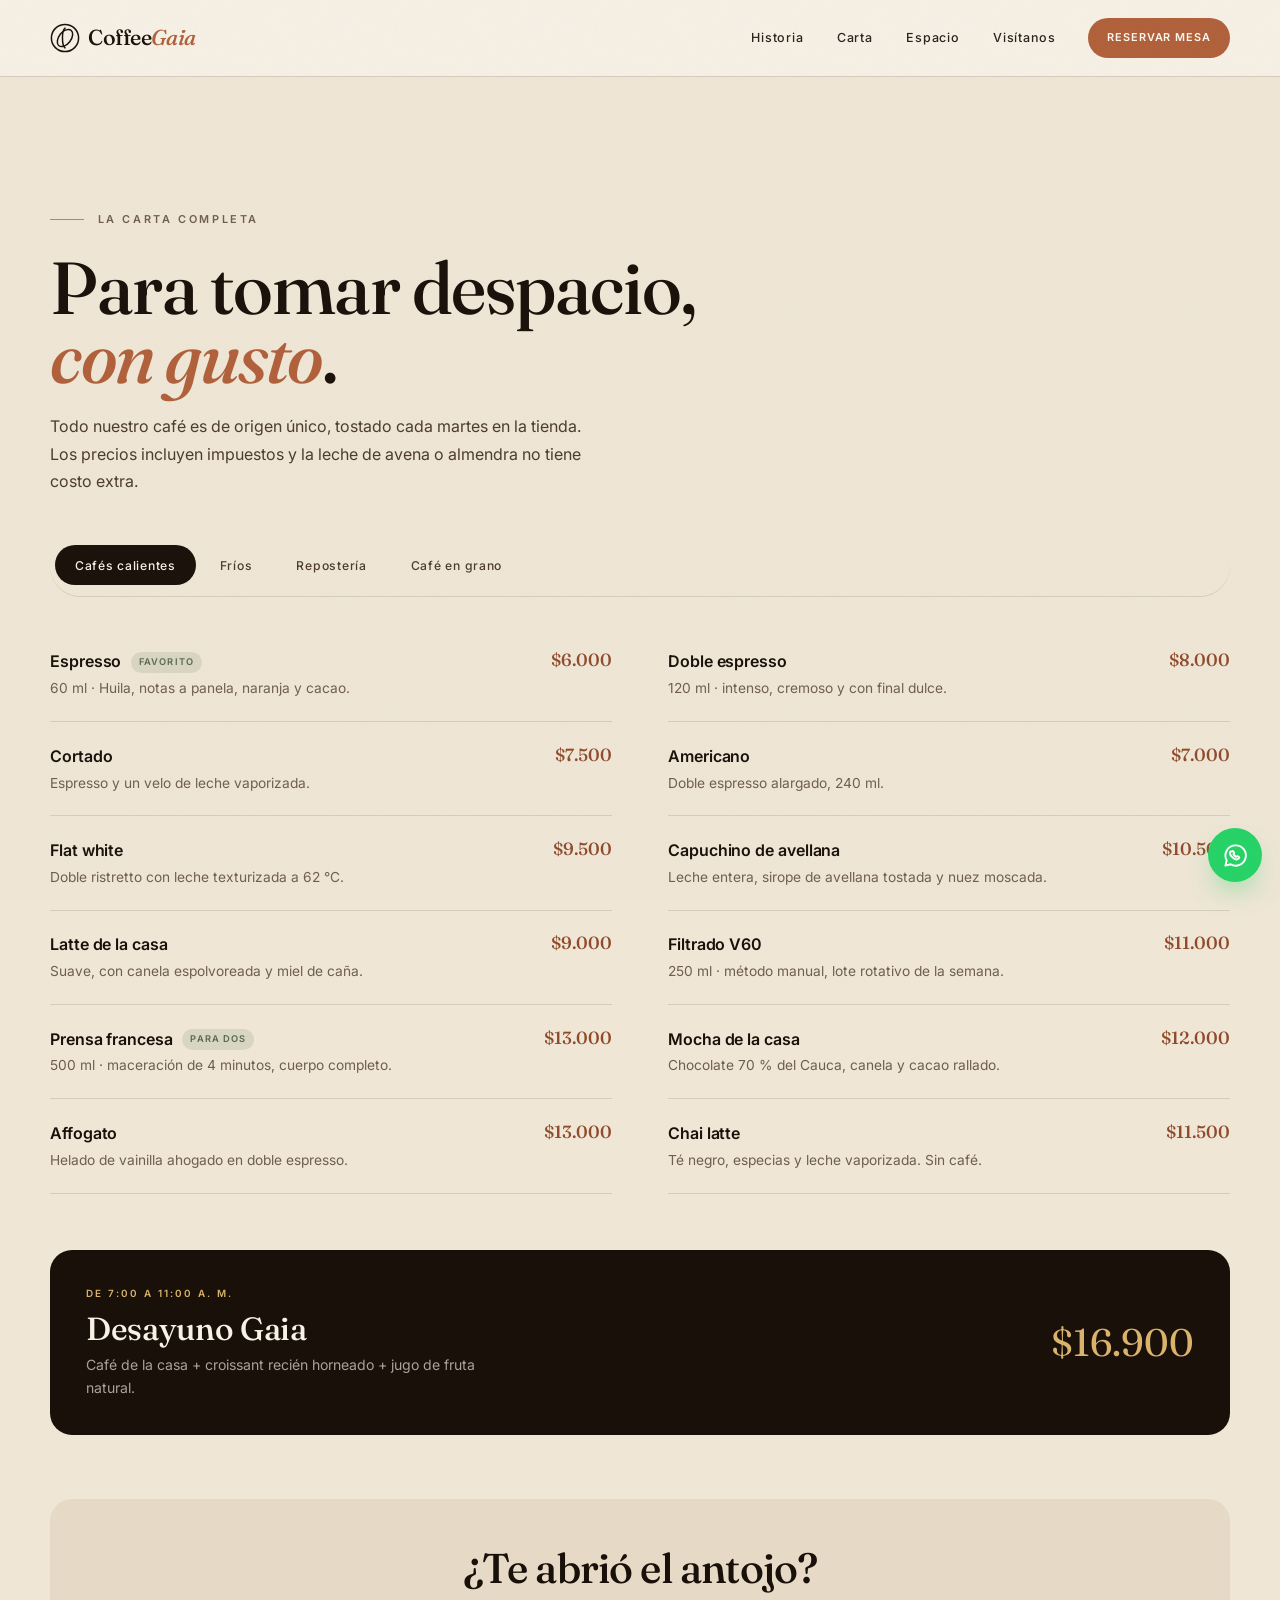
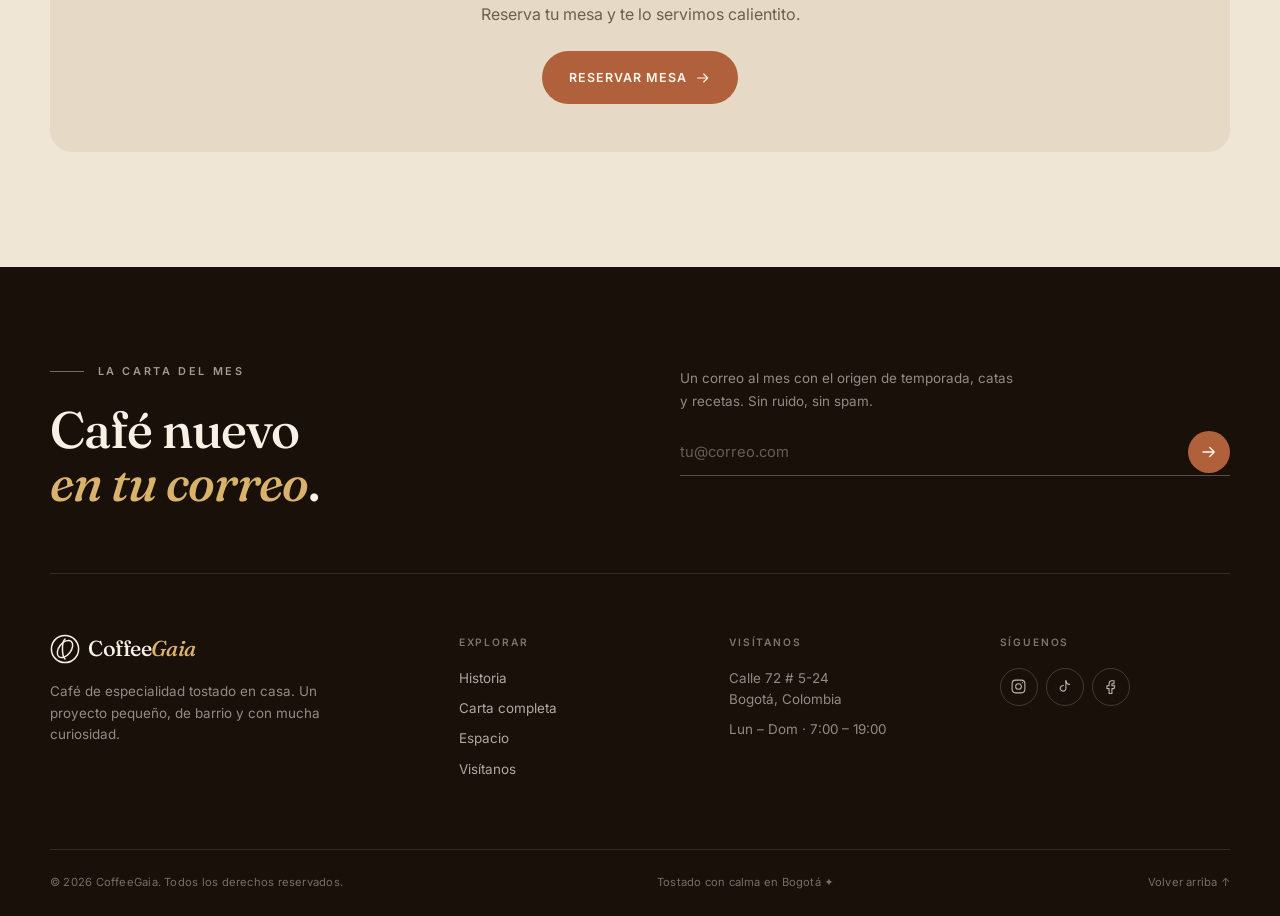
==== commit 5a7f6830: "fix: contraste del header en carta y refuerzo del degradado del hero" ====
--- a/menu.html
+++ b/menu.html
@@ -27,7 +27,7 @@
   <a class="skip-link" href="#carta">Saltar a la carta</a>
 
   <!-- ================= HEADER ================= -->
-  <header class="site-header" id="header">
+  <header class="site-header on-light" id="header">
     <div class="container header-inner">
       <a class="brand" href="index.html" aria-label="CoffeeGaia, inicio">
         <svg class="brand-bean" viewBox="0 0 32 32" aria-hidden="true">
--- a/styles.css
+++ b/styles.css
@@ -356,6 +356,29 @@
   box-shadow: 0 1px 0 var(--line);
 }
 
+/* Portada: el header flota sobre la foto del hero (fondo oscuro). */
+.site-header.on-dark {
+  text-shadow: 0 1px 14px rgba(15, 10, 6, 0.55);
+}
+
+.site-header.on-dark.is-scrolled {
+  text-shadow: none;
+}
+
+/* Páginas claras (carta): el header nace sólido sobre fondo crema,
+   con el mismo color de tinta que al hacer scroll. */
+.site-header.on-light {
+  color: var(--ink);
+  background: rgba(247, 241, 230, 0.92);
+  backdrop-filter: blur(14px);
+  -webkit-backdrop-filter: blur(14px);
+  box-shadow: 0 1px 0 var(--line);
+}
+
+.site-header.on-light .brand em {
+  color: var(--clay);
+}
+
 .header-inner {
   display: flex;
   align-items: center;
@@ -407,7 +430,7 @@
   font-weight: 500;
   letter-spacing: 0.06em;
   text-decoration: none;
-  opacity: 0.82;
+  opacity: 0.92;
   transition: opacity 0.3s var(--ease);
 }
 
@@ -604,8 +627,9 @@
   z-index: -1;
   background: linear-gradient(
       180deg,
-      rgba(15, 10, 6, 0.62) 0%,
-      rgba(15, 10, 6, 0.18) 38%,
+      rgba(15, 10, 6, 0.74) 0%,
+      rgba(15, 10, 6, 0.3) 34%,
+      rgba(15, 10, 6, 0.26) 52%,
       rgba(15, 10, 6, 0.82) 100%
     ),
     linear-gradient(90deg, rgba(15, 10, 6, 0.55) 0%, rgba(15, 10, 6, 0) 65%);
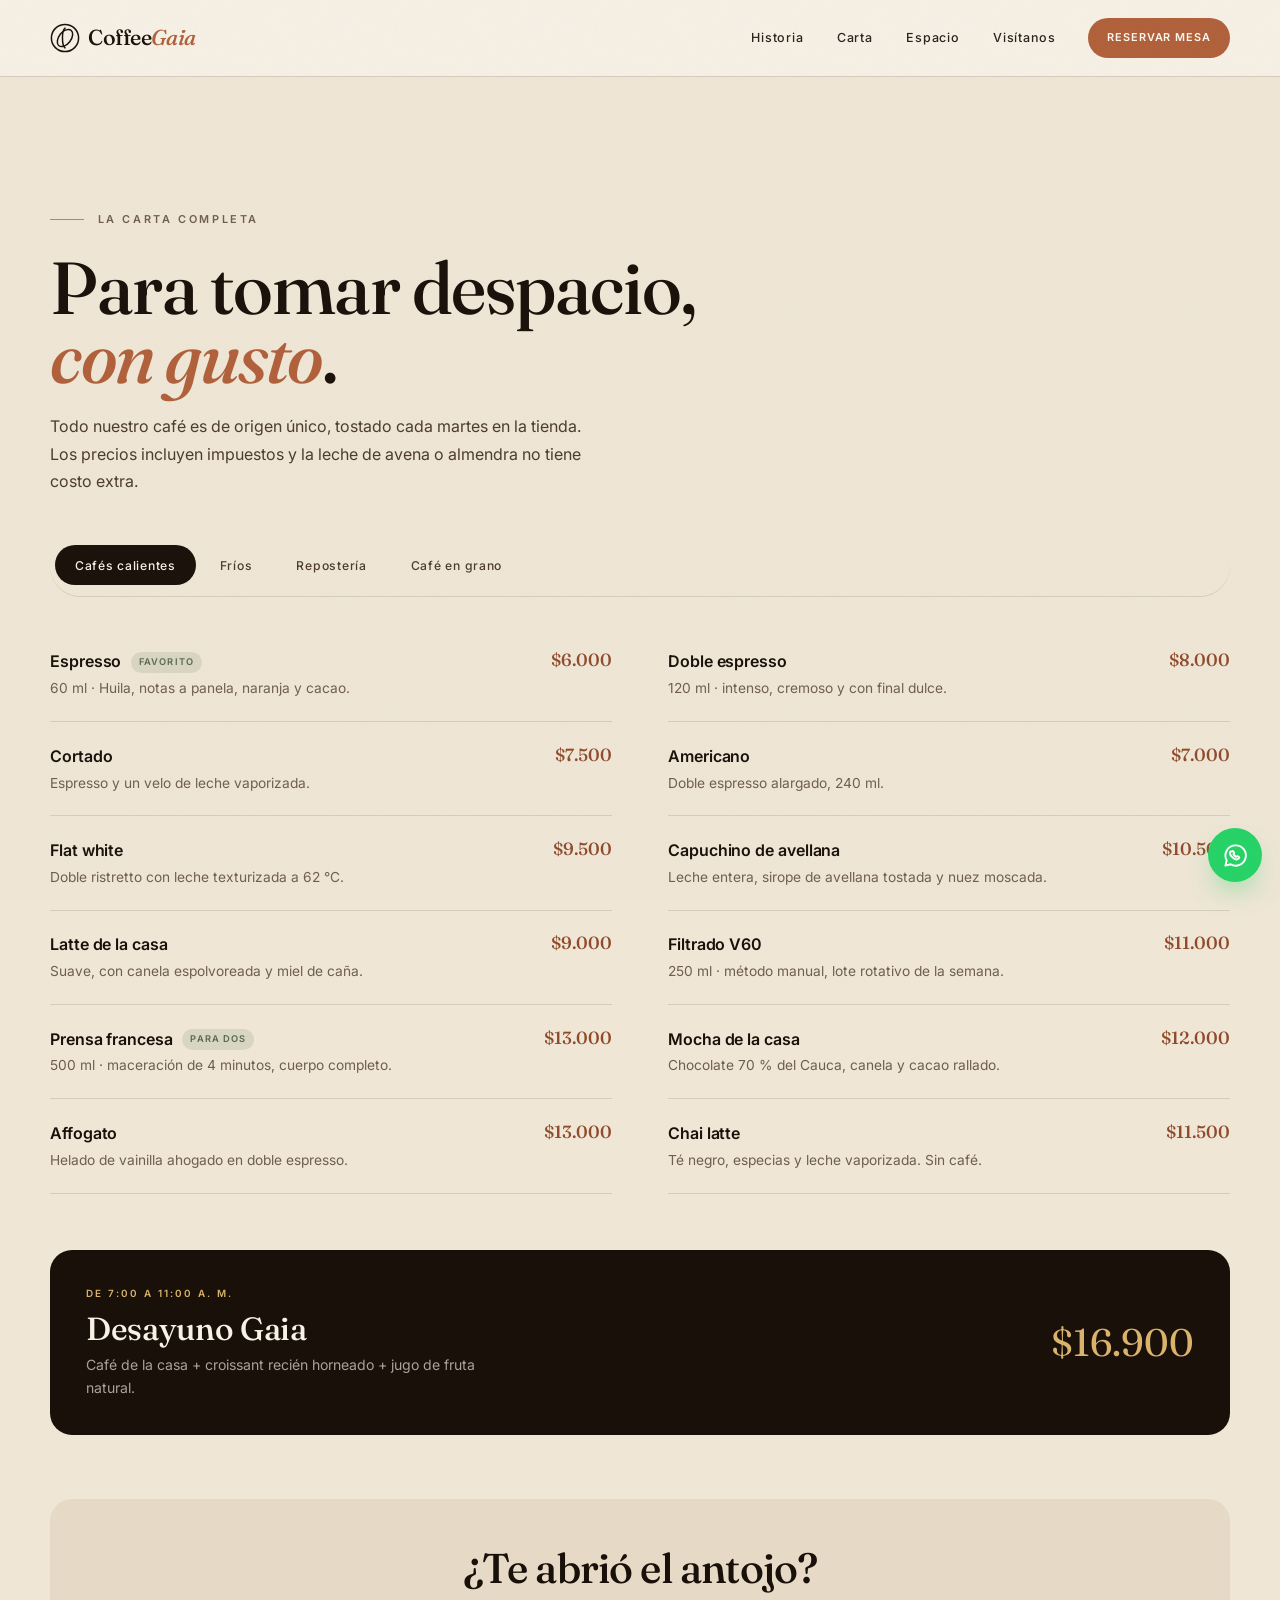
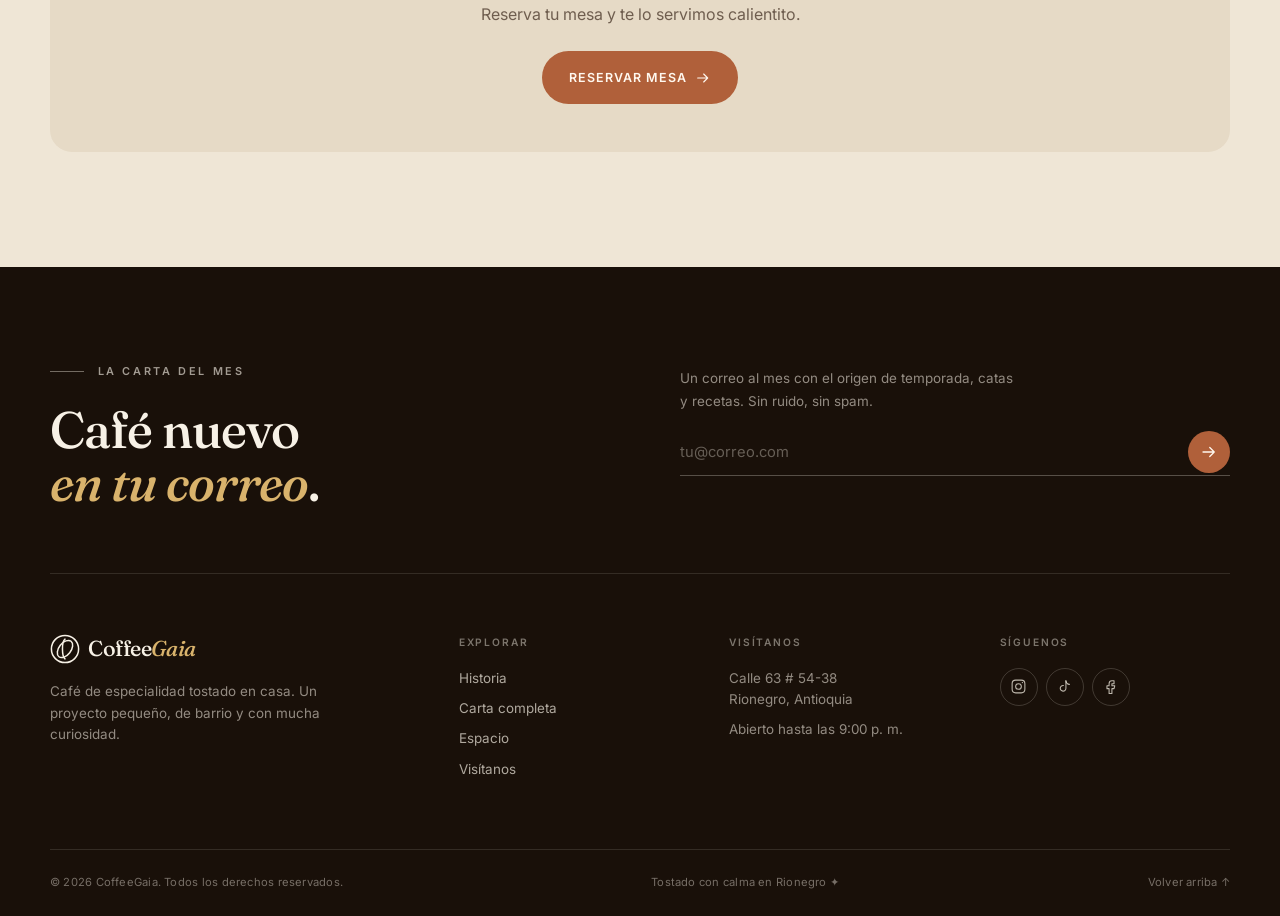
==== commit 98082607: "fix: actualizar ubicación real (Rionegro, Antioquia), teléfono y datos de Google Maps" ====
--- a/menu.html
+++ b/menu.html
@@ -4,7 +4,7 @@
   <meta charset="UTF-8">
   <meta name="viewport" content="width=device-width, initial-scale=1.0">
   <title>Carta completa — CoffeeGaia</title>
-  <meta name="description" content="La carta completa de CoffeeGaia: cafés de especialidad, bebidas frías, repostería horneada cada mañana y café en grano para llevar. Bogotá, Chapinero.">
+  <meta name="description" content="La carta completa de Coffee Gaia: cafés de especialidad, bebidas frías, repostería horneada cada mañana y café en grano para llevar. Rionegro, Antioquia.">
   <meta name="theme-color" content="#191009">
 
   <meta property="og:type" content="website">
@@ -65,8 +65,8 @@
       <a href="index.html#reserva"><span>05</span>Reservar mesa</a>
     </div>
     <div class="mobile-nav-foot">
-      <p>Calle 72 # 5-24, Bogotá</p>
-      <p>Lun – Dom · 7:00 – 19:00</p>
+      <p>Calle 63 # 54-38, Rionegro</p>
+      <p>Abierto hasta las 9:00 p. m.</p>
     </div>
   </nav>
 
@@ -338,8 +338,8 @@
 
         <div>
           <h4>Visítanos</h4>
-          <p>Calle 72 # 5-24<br>Bogotá, Colombia</p>
-          <p>Lun – Dom · 7:00 – 19:00</p>
+          <p>Calle 63 # 54-38<br>Rionegro, Antioquia</p>
+          <p>Abierto hasta las 9:00 p. m.</p>
         </div>
 
         <div>
@@ -360,13 +360,13 @@
 
       <div class="footer-bottom">
         <p>© <span id="year">2026</span> CoffeeGaia. Todos los derechos reservados.</p>
-        <p>Tostado con calma en Bogotá <span aria-hidden="true">✦</span></p>
+        <p>Tostado con calma en Rionegro <span aria-hidden="true">✦</span></p>
         <a href="#carta" class="back-top">Volver arriba ↑</a>
       </div>
     </div>
   </footer>
 
-  <a class="whatsapp-float" href="https://wa.me/573001234567?text=Hola%2C%20quiero%20hacer%20un%20pedido%20en%20CoffeeGaia" target="_blank" rel="noopener" aria-label="Escríbenos por WhatsApp">
+  <a class="whatsapp-float" href="https://wa.me/573106430359?text=Hola%2C%20quiero%20hacer%20un%20pedido%20en%20Coffee%20Gaia" target="_blank" rel="noopener" aria-label="Escríbenos por WhatsApp">
     <svg viewBox="0 0 24 24" aria-hidden="true"><path d="M12 3a9 9 0 0 0-7.8 13.4L3 21l4.7-1.2A9 9 0 1 0 12 3Z"/><path d="M8.9 8.4c.6-.6 1.1-.3 1.4.3l.5 1c.1.3 0 .6-.2.8l-.4.4c.5 1 1.3 1.8 2.3 2.3l.4-.4c.2-.2.5-.3.8-.2l1 .5c.6.3.9.8.3 1.4-1.9 1.9-4.4.4-5.9-1.1s-3.1-4-1.2-5Z"/></svg>
   </a>
 
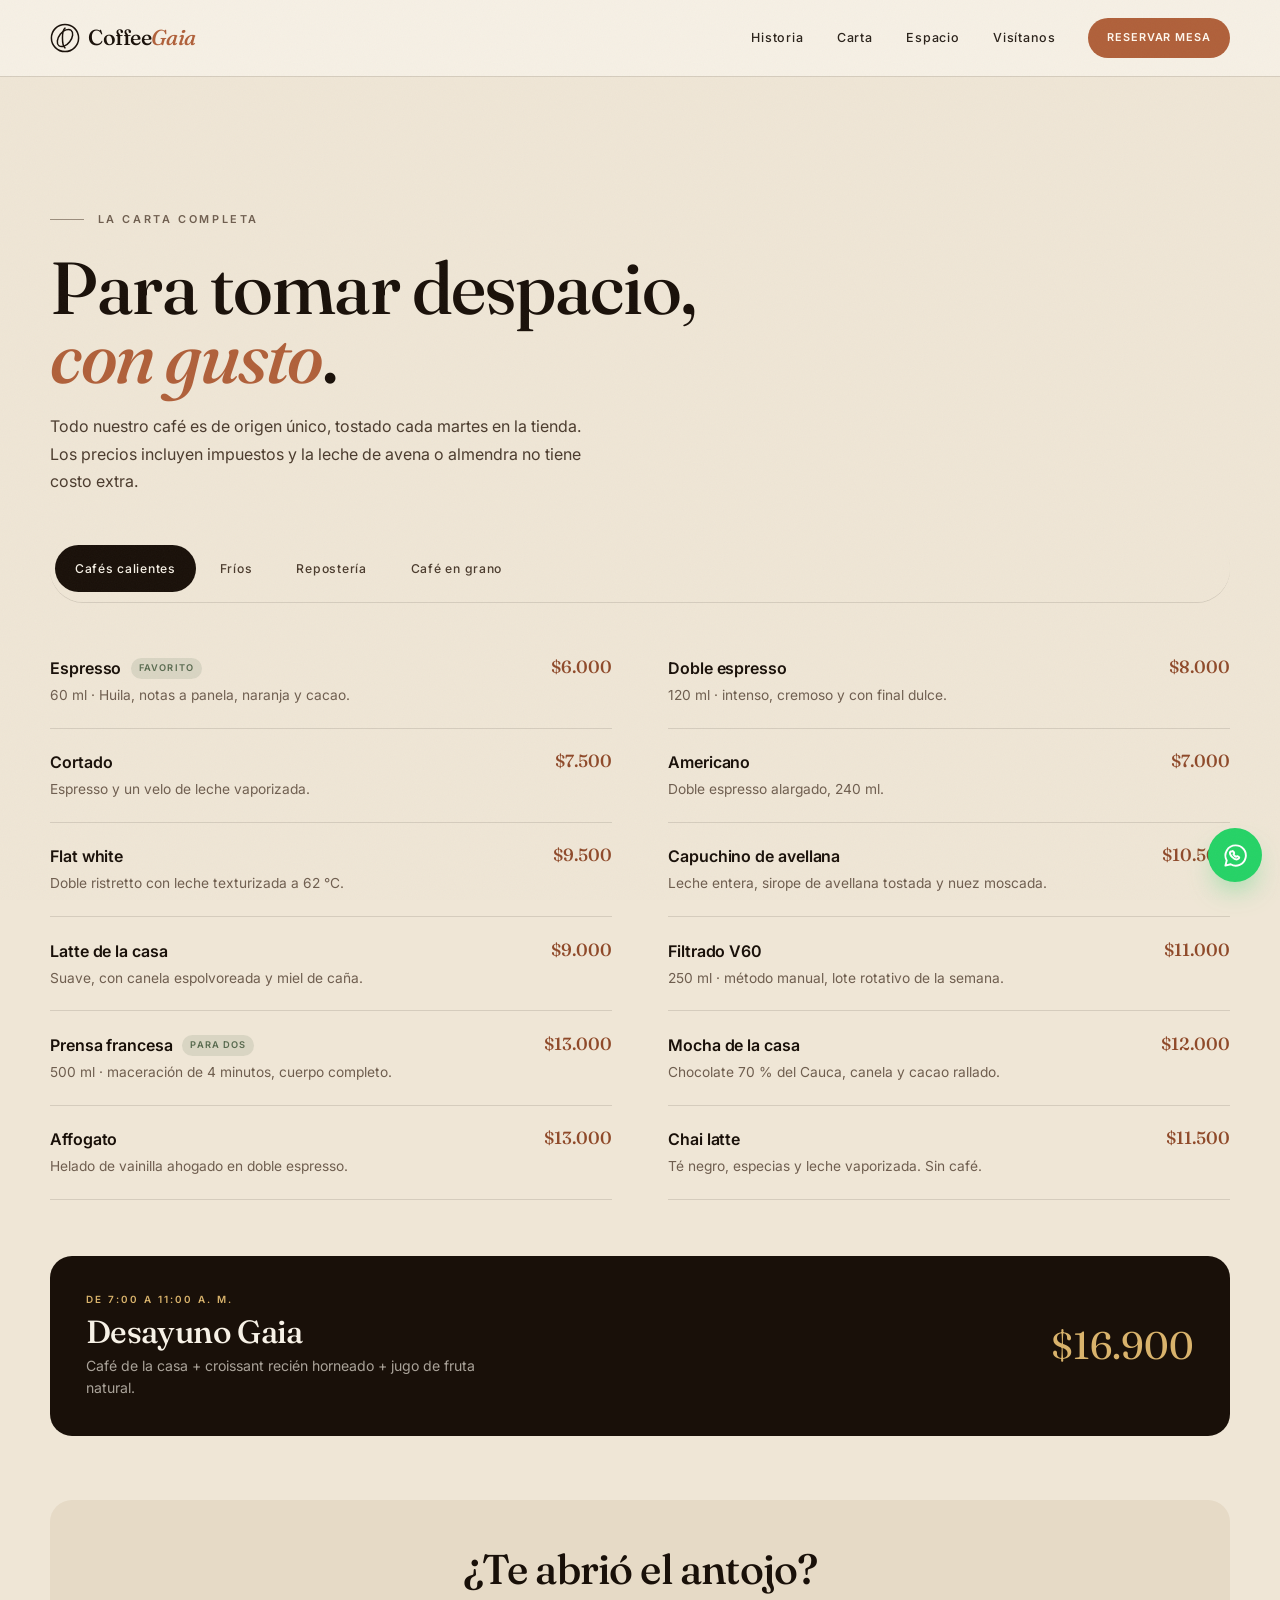
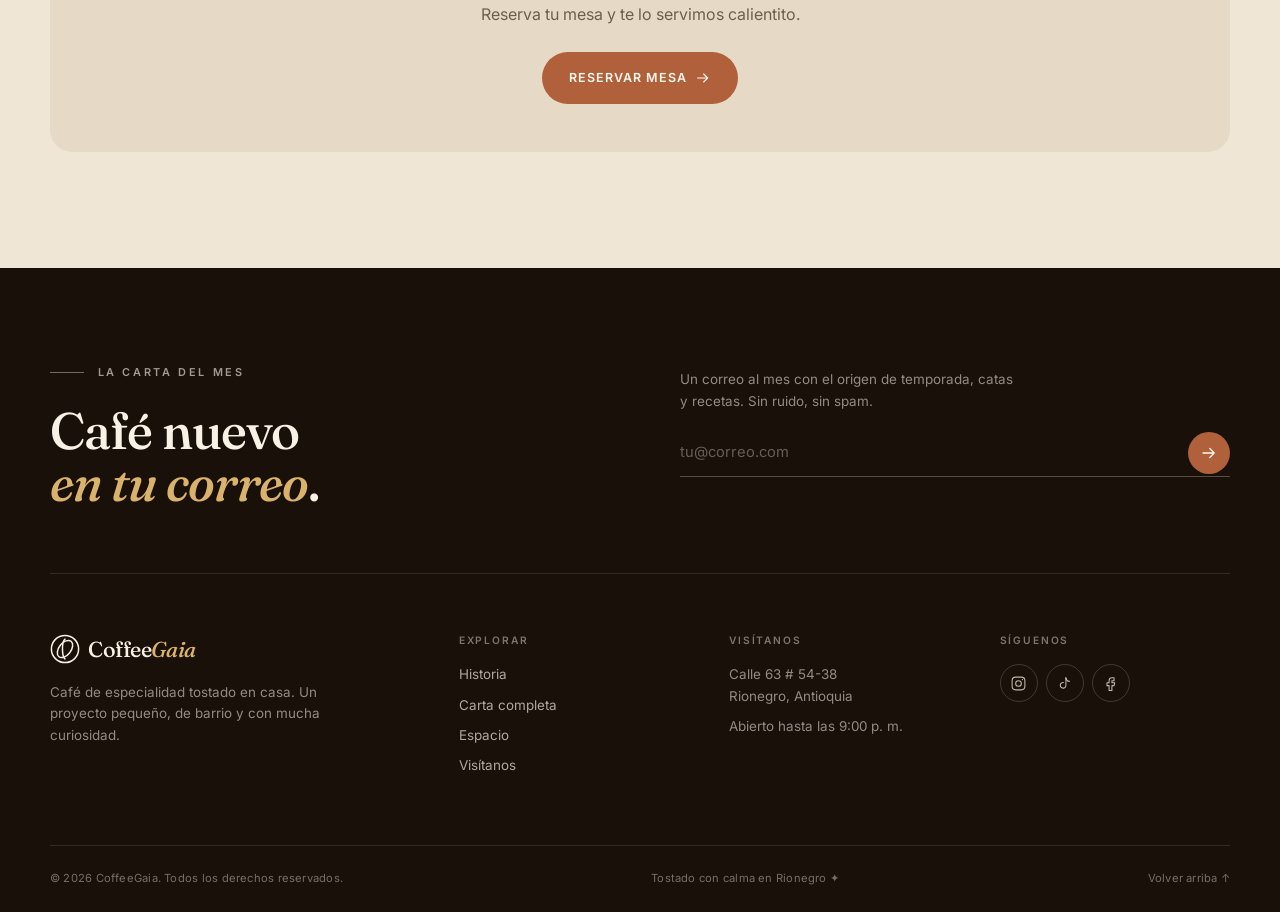
==== commit b9d49726: "fix: seguridad y rendimiento del sitio publicado - workflow ahora publica solo lo necesario (el banc" ====
--- a/menu.html
+++ b/menu.html
@@ -274,7 +274,7 @@
         <div class="promo-banner reveal">
           <div>
             <p class="promo-eyebrow">De 7:00 a 11:00 a. m.</p>
-            <h3>Desayuno Gaia</h3>
+            <h2>Desayuno Gaia</h2>
             <p>Café de la casa + croissant recién horneado + jugo de fruta natural.</p>
           </div>
           <p class="promo-price">$16.900</p>
@@ -329,7 +329,7 @@
         </div>
 
         <nav aria-label="Explorar">
-          <h4>Explorar</h4>
+          <h3>Explorar</h3>
           <a href="index.html#historia">Historia</a>
           <a href="menu.html">Carta completa</a>
           <a href="index.html#espacio">Espacio</a>
@@ -337,13 +337,13 @@
         </nav>
 
         <div>
-          <h4>Visítanos</h4>
+          <h3>Visítanos</h3>
           <p>Calle 63 # 54-38<br>Rionegro, Antioquia</p>
           <p>Abierto hasta las 9:00 p. m.</p>
         </div>
 
         <div>
-          <h4>Síguenos</h4>
+          <h3>Síguenos</h3>
           <div class="socials">
             <a href="#" aria-label="Instagram">
               <svg viewBox="0 0 24 24" aria-hidden="true"><rect x="3" y="3" width="18" height="18" rx="5"/><circle cx="12" cy="12" r="4"/><circle cx="17.5" cy="6.5" r="1" fill="currentColor" stroke="none"/></svg>
--- a/styles.css
+++ b/styles.css
@@ -68,7 +68,6 @@
 h1,
 h2,
 h3,
-h4,
 p,
 figure,
 blockquote {
@@ -295,7 +294,8 @@
   display: inline-flex;
   align-items: center;
   gap: 0.5rem;
-  padding-bottom: 0.2rem;
+  min-height: 44px;
+  padding-block: 0.5rem;
   border-bottom: 1px solid rgba(143, 74, 42, 0.4);
   color: var(--clay-dark);
   font-size: 0.76rem;
@@ -468,9 +468,9 @@
   flex-direction: column;
   justify-content: center;
   gap: 6px;
-  width: 42px;
-  height: 42px;
-  padding: 0 9px;
+  width: 44px;
+  height: 44px;
+  padding: 0 10px;
   background: none;
   border: 1px solid currentColor;
   border-radius: 50%;
@@ -934,7 +934,7 @@
 }
 
 .tab {
-  padding: 0.65rem 1.25rem;
+  padding: 0.85rem 1.25rem;
   border: 0;
   border-radius: 999px;
   background: none;
@@ -1434,6 +1434,16 @@
   transition: border-color 0.3s var(--ease);
 }
 
+/* Honeypot anti-spam: presente en el DOM pero invisible para personas. */
+.hp-field {
+  position: absolute !important;
+  left: -9999px;
+  width: 1px;
+  height: 1px;
+  overflow: hidden;
+  margin: 0;
+}
+
 .field input:focus,
 .field select:focus {
   outline: none;
@@ -1592,7 +1602,7 @@
   color: rgba(247, 241, 230, 0.5);
 }
 
-.site-footer h4 {
+.site-footer h3 {
   margin: 0 0 1.1rem;
   font-family: var(--font-sans);
   font-size: 0.64rem;
@@ -1995,7 +2005,7 @@
   color: var(--gold);
 }
 
-.promo-banner h3 {
+.promo-banner h2 {
   margin-bottom: 0.4rem;
   font-size: clamp(1.6rem, 2.5vw, 2.1rem);
 }
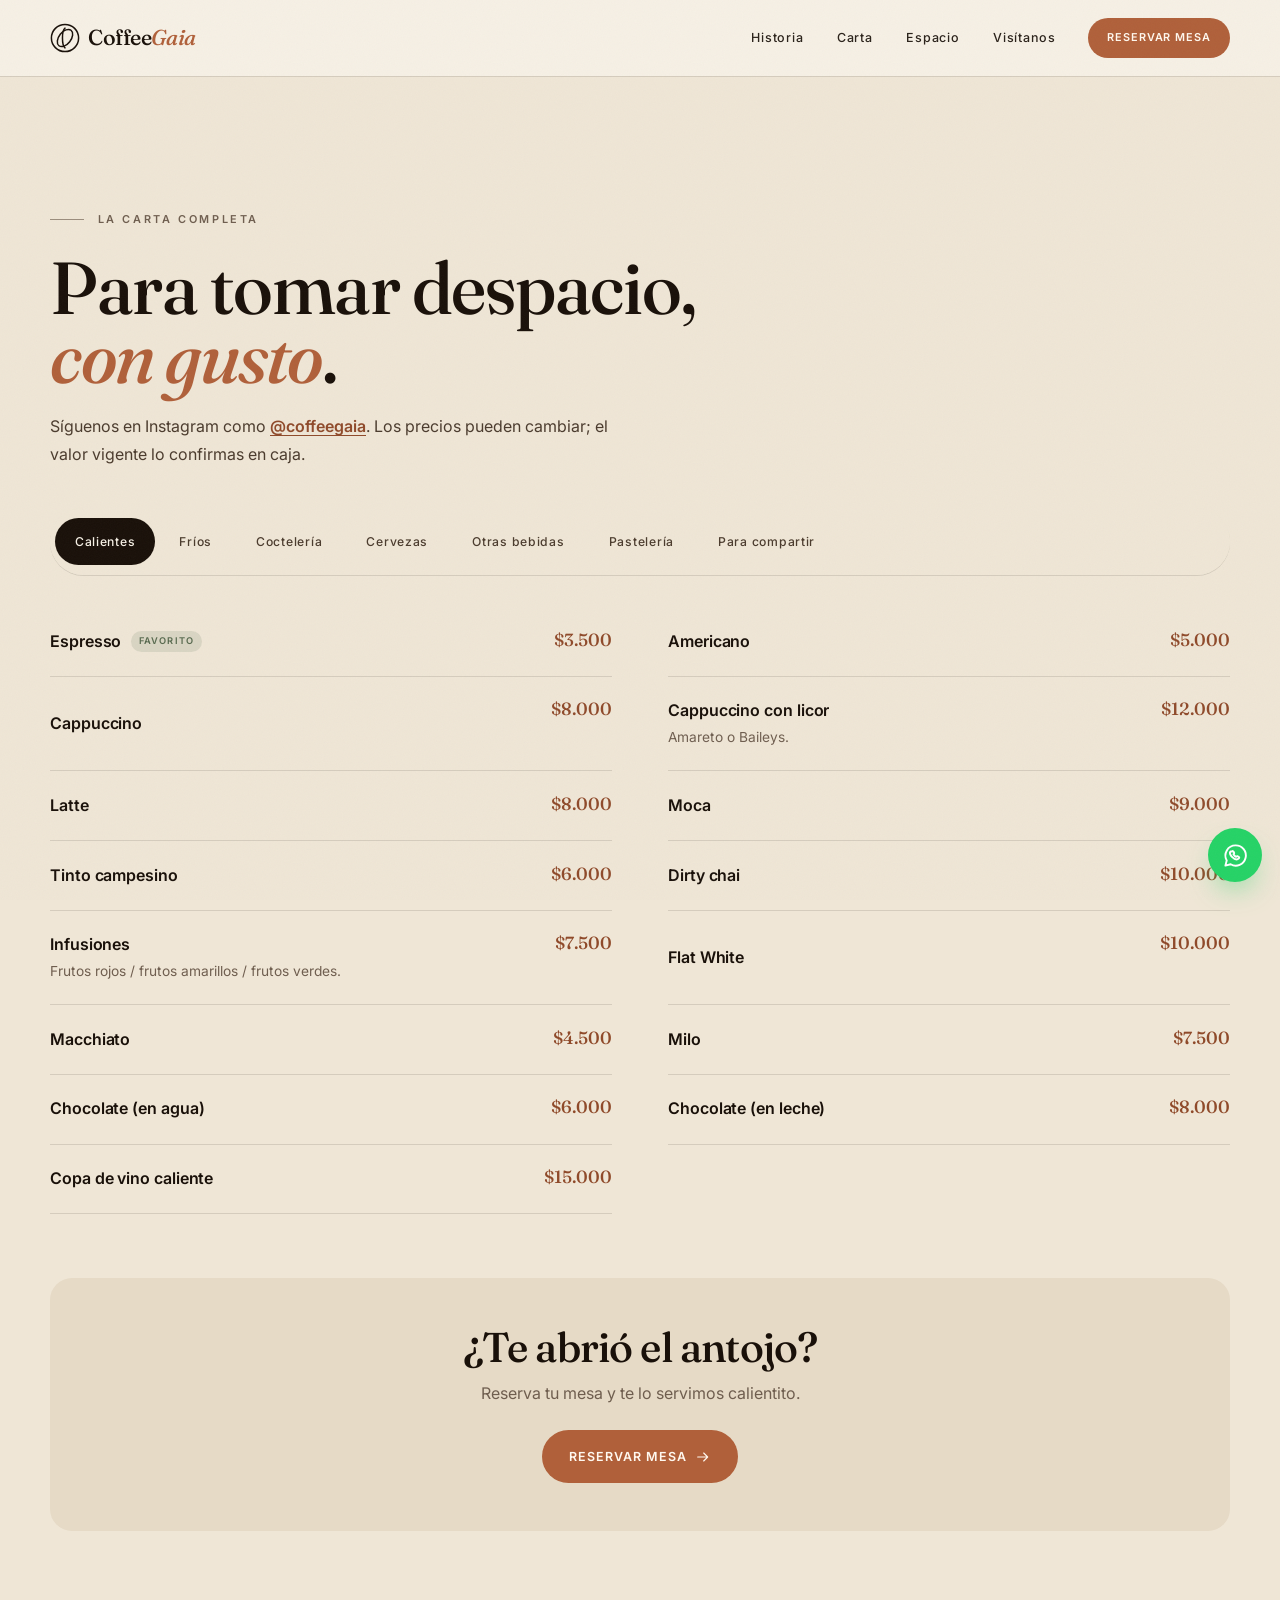
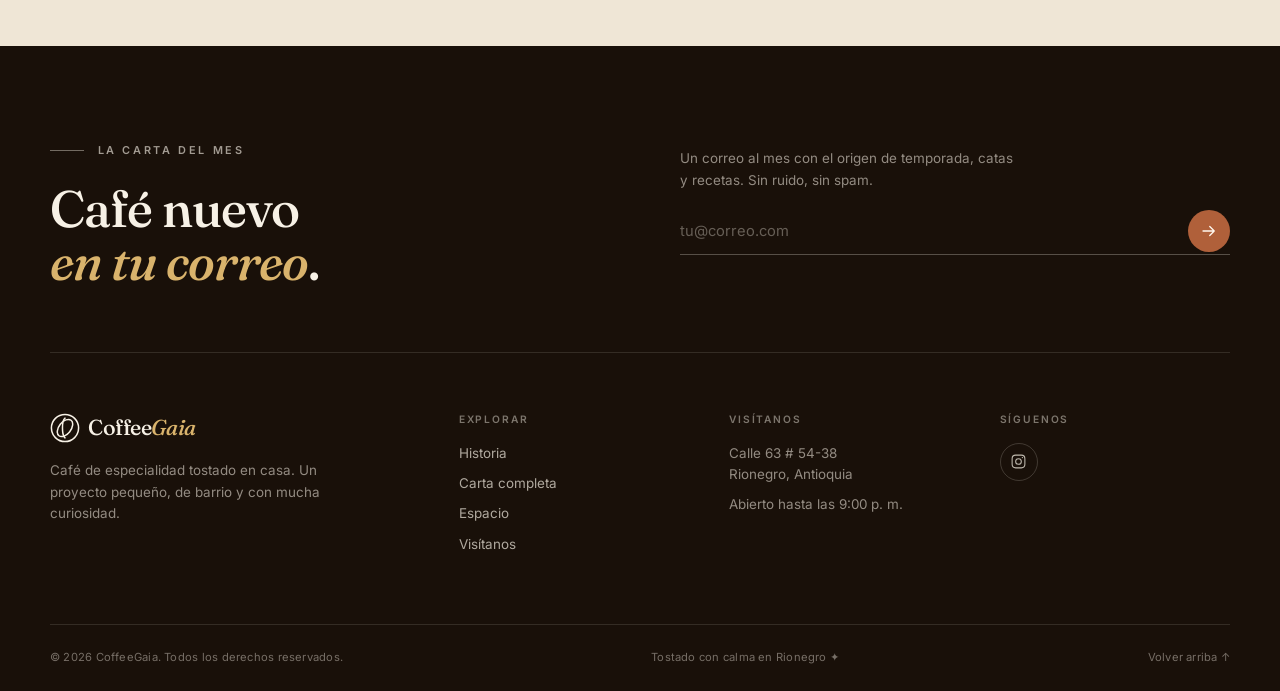
==== commit b1ee91c4: "feat: carta real del POS — reemplaza menú inventado - menu.html: 7 categorías de Carta_Coffee_Gaia.m" ====
--- a/menu.html
+++ b/menu.html
@@ -4,12 +4,12 @@
   <meta charset="UTF-8">
   <meta name="viewport" content="width=device-width, initial-scale=1.0">
   <title>Carta completa — CoffeeGaia</title>
-  <meta name="description" content="La carta completa de Coffee Gaia: cafés de especialidad, bebidas frías, repostería horneada cada mañana y café en grano para llevar. Rionegro, Antioquia.">
+  <meta name="description" content="La carta completa de Coffee Gaia: cafés e infusiones calientes, bebidas frías, coctelería, cervezas, pastelería y platos para compartir. Rionegro, Antioquia.">
   <meta name="theme-color" content="#191009">
 
   <meta property="og:type" content="website">
   <meta property="og:title" content="Carta completa — CoffeeGaia">
-  <meta property="og:description" content="Cafés de origen único, fríos, repostería del día y café en grano para llevar.">
+  <meta property="og:description" content="Cafés de especialidad, fríos, coctelería, cervezas, pastelería y platos para compartir.">
   <meta property="og:image" content="Images/imagenes%20publicas/galeria-barra.jpg">
   <link rel="canonical" href="https://devqapro.github.io/CoffeeGaia/menu.html">
   <meta property="og:url" content="https://devqapro.github.io/CoffeeGaia/menu.html">
@@ -77,14 +77,17 @@
         <div class="menu-hero">
           <p class="eyebrow reveal">La carta completa</p>
           <h1 class="reveal">Para tomar despacio,<br><em>con gusto</em>.</h1>
-          <p class="menu-intro reveal">Todo nuestro café es de origen único, tostado cada martes en la tienda. Los precios incluyen impuestos y la leche de avena o almendra no tiene costo extra.</p>
+          <p class="menu-intro reveal">Síguenos en Instagram como <a class="inline-link" href="https://instagram.com/coffeegaia" target="_blank" rel="noopener">@coffeegaia</a>. Los precios pueden cambiar; el valor vigente lo confirmas en caja.</p>
         </div>
 
         <div class="tabs tabs-sticky reveal" role="tablist" aria-label="Categorías de la carta">
-          <button class="tab" id="tab-calientes" role="tab" aria-selected="true" aria-controls="panel-calientes" tabindex="0">Cafés calientes</button>
+          <button class="tab" id="tab-calientes" role="tab" aria-selected="true" aria-controls="panel-calientes" tabindex="0">Calientes</button>
           <button class="tab" id="tab-frios" role="tab" aria-selected="false" aria-controls="panel-frios" tabindex="-1">Fríos</button>
-          <button class="tab" id="tab-reposteria" role="tab" aria-selected="false" aria-controls="panel-reposteria" tabindex="-1">Repostería</button>
-          <button class="tab" id="tab-grano" role="tab" aria-selected="false" aria-controls="panel-grano" tabindex="-1">Café en grano</button>
+          <button class="tab" id="tab-cocteleria" role="tab" aria-selected="false" aria-controls="panel-cocteleria" tabindex="-1">Coctelería</button>
+          <button class="tab" id="tab-cervezas" role="tab" aria-selected="false" aria-controls="panel-cervezas" tabindex="-1">Cervezas</button>
+          <button class="tab" id="tab-otras" role="tab" aria-selected="false" aria-controls="panel-otras" tabindex="-1">Otras bebidas</button>
+          <button class="tab" id="tab-pasteleria" role="tab" aria-selected="false" aria-controls="panel-pasteleria" tabindex="-1">Pastelería</button>
+          <button class="tab" id="tab-compartir" role="tab" aria-selected="false" aria-controls="panel-compartir" tabindex="-1">Para compartir</button>
         </div>
 
         <div class="menu-panels reveal">
@@ -92,194 +95,292 @@
             <ul class="menu-grid">
               <li class="menu-item">
                 <span class="name">Espresso <span class="tag">Favorito</span></span>
+                <span class="price">$3.500</span>
+              </li>
+              <li class="menu-item">
+                <span class="name">Americano</span>
+                <span class="price">$5.000</span>
+              </li>
+              <li class="menu-item">
+                <span class="name">Cappuccino</span>
+                <span class="price">$8.000</span>
+              </li>
+              <li class="menu-item">
+                <span class="name">Cappuccino con licor</span>
+                <span class="price">$12.000</span>
+                <span class="desc">Amareto o Baileys.</span>
+              </li>
+              <li class="menu-item">
+                <span class="name">Latte</span>
+                <span class="price">$8.000</span>
+              </li>
+              <li class="menu-item">
+                <span class="name">Moca</span>
+                <span class="price">$9.000</span>
+              </li>
+              <li class="menu-item">
+                <span class="name">Tinto campesino</span>
                 <span class="price">$6.000</span>
-                <span class="desc">60 ml · Huila, notas a panela, naranja y cacao.</span>
-              </li>
-              <li class="menu-item">
-                <span class="name">Doble espresso</span>
-                <span class="price">$8.000</span>
-                <span class="desc">120 ml · intenso, cremoso y con final dulce.</span>
-              </li>
-              <li class="menu-item">
-                <span class="name">Cortado</span>
+              </li>
+              <li class="menu-item">
+                <span class="name">Dirty chai</span>
+                <span class="price">$10.000</span>
+              </li>
+              <li class="menu-item">
+                <span class="name">Infusiones</span>
                 <span class="price">$7.500</span>
-                <span class="desc">Espresso y un velo de leche vaporizada.</span>
-              </li>
-              <li class="menu-item">
-                <span class="name">Americano</span>
+                <span class="desc">Frutos rojos / frutos amarillos / frutos verdes.</span>
+              </li>
+              <li class="menu-item">
+                <span class="name">Flat White</span>
+                <span class="price">$10.000</span>
+              </li>
+              <li class="menu-item">
+                <span class="name">Macchiato</span>
+                <span class="price">$4.500</span>
+              </li>
+              <li class="menu-item">
+                <span class="name">Milo</span>
+                <span class="price">$7.500</span>
+              </li>
+              <li class="menu-item">
+                <span class="name">Chocolate (en agua)</span>
+                <span class="price">$6.000</span>
+              </li>
+              <li class="menu-item">
+                <span class="name">Chocolate (en leche)</span>
+                <span class="price">$8.000</span>
+              </li>
+              <li class="menu-item">
+                <span class="name">Copa de vino caliente</span>
+                <span class="price">$15.000</span>
+              </li>
+            </ul>
+          </div>
+
+          <div class="menu-panel" id="panel-frios" role="tabpanel" aria-labelledby="tab-frios" tabindex="0" hidden>
+            <ul class="menu-grid">
+              <li class="menu-item">
+                <span class="name">Latte frío</span>
+                <span class="price">$12.000</span>
+                <span class="desc">Chocolate o arequipe.</span>
+              </li>
+              <li class="menu-item">
+                <span class="name">Capuccino frío</span>
+                <span class="price">$11.000</span>
+              </li>
+              <li class="menu-item">
+                <span class="name">Cold brew</span>
+                <span class="price">$10.000</span>
+                <span class="desc">Café infusionado en frío, servido con hielo.</span>
+              </li>
+              <li class="menu-item">
+                <span class="name">Naranjada de café</span>
+                <span class="price">$13.000</span>
+              </li>
+              <li class="menu-item">
+                <span class="name">Frappé de café</span>
+                <span class="price">$13.000</span>
+              </li>
+              <li class="menu-item">
+                <span class="name">Affogato</span>
+                <span class="price">$10.000</span>
+                <span class="desc">Helado de vainilla bañado en espresso.</span>
+              </li>
+              <li class="menu-item">
+                <span class="name">Mimosa</span>
+                <span class="price">$14.000</span>
+                <span class="desc">Mezcla de naranja con champán.</span>
+              </li>
+              <li class="menu-item">
+                <span class="name">Malteadas</span>
+                <span class="price">$14.000</span>
+                <span class="desc">Café o frutos rojos.</span>
+              </li>
+              <li class="menu-item">
+                <span class="name">Soda michelada</span>
+                <span class="price">$8.500</span>
+              </li>
+              <li class="menu-item">
+                <span class="name">Sodas saborizadas</span>
+                <span class="price">$13.000</span>
+                <span class="desc">Frutos rojos / frutos amarillos / frutos verdes.</span>
+              </li>
+              <li class="menu-item">
+                <span class="name">Tinto de verano</span>
+                <span class="price">$16.000</span>
+              </li>
+              <li class="menu-item">
+                <span class="name">Milo frío</span>
+                <span class="price">$8.000</span>
+              </li>
+              <li class="menu-item">
+                <span class="name">Jugos naturales (en agua)</span>
+                <span class="price">$6.000</span>
+              </li>
+              <li class="menu-item">
+                <span class="name">Jugos naturales (en leche)</span>
+                <span class="price">$8.000</span>
+              </li>
+            </ul>
+          </div>
+
+          <div class="menu-panel" id="panel-cocteleria" role="tabpanel" aria-labelledby="tab-cocteleria" tabindex="0" hidden>
+            <ul class="menu-grid">
+              <li class="menu-item">
+                <span class="name">Espresso Martini</span>
+                <span class="price">$22.000</span>
+              </li>
+              <li class="menu-item">
+                <span class="name">Margarita</span>
+                <span class="price">$22.000</span>
+              </li>
+              <li class="menu-item">
+                <span class="name">Margarita blue</span>
+                <span class="price">$24.000</span>
+              </li>
+              <li class="menu-item">
+                <span class="name">Palomo</span>
+                <span class="price">$25.000</span>
+              </li>
+              <li class="menu-item">
+                <span class="name">Moscow mule</span>
+                <span class="price">$25.000</span>
+              </li>
+              <li class="menu-item">
+                <span class="name">Gin tonic</span>
+                <span class="price">$24.000</span>
+              </li>
+              <li class="menu-item">
+                <span class="name">Tequila sunrise</span>
+                <span class="price">$22.000</span>
+              </li>
+              <li class="menu-item">
+                <span class="name">Mojito</span>
+                <span class="price">$19.000</span>
+              </li>
+              <li class="menu-item">
+                <span class="name">Carajillo</span>
+                <span class="price">$19.000</span>
+              </li>
+            </ul>
+          </div>
+
+          <div class="menu-panel" id="panel-cervezas" role="tabpanel" aria-labelledby="tab-cervezas" tabindex="0" hidden>
+            <p class="menu-subtitle">Nacionales</p>
+            <ul class="menu-grid">
+              <li class="menu-item">
+                <span class="name">Águila</span>
+                <span class="price">$5.000</span>
+              </li>
+              <li class="menu-item">
+                <span class="name">Águila light</span>
+                <span class="price">$5.000</span>
+              </li>
+              <li class="menu-item">
+                <span class="name">Costeñita</span>
+                <span class="price">$4.500</span>
+              </li>
+              <li class="menu-item">
+                <span class="name">Club Colombia</span>
+                <span class="price">$6.000</span>
+              </li>
+              <li class="menu-item">
+                <span class="name">Póker</span>
+                <span class="price">$5.000</span>
+              </li>
+            </ul>
+            <p class="menu-subtitle">Importadas</p>
+            <ul class="menu-grid">
+              <li class="menu-item">
+                <span class="name">Corona</span>
+                <span class="price">$8.000</span>
+              </li>
+              <li class="menu-item">
+                <span class="name">Stella Artois</span>
+                <span class="price">$8.000</span>
+              </li>
+            </ul>
+          </div>
+
+          <div class="menu-panel" id="panel-otras" role="tabpanel" aria-labelledby="tab-otras" tabindex="0" hidden>
+            <ul class="menu-grid">
+              <li class="menu-item">
+                <span class="name">TeHatsu</span>
+                <span class="price">$7.500</span>
+              </li>
+              <li class="menu-item">
+                <span class="name">Fuze Tea</span>
+                <span class="price">$4.500</span>
+              </li>
+              <li class="menu-item">
+                <span class="name">Gatorade</span>
+                <span class="price">$6.000</span>
+              </li>
+              <li class="menu-item">
+                <span class="name">Botella de agua (Manantial)</span>
+                <span class="price">$4.500</span>
+              </li>
+              <li class="menu-item">
+                <span class="name">Botella de agua (Brisa)</span>
+                <span class="price">$2.500</span>
+              </li>
+              <li class="menu-item">
+                <span class="name">Bretaña</span>
+                <span class="price">$4.000</span>
+              </li>
+              <li class="menu-item">
+                <span class="name">Vaso michelado</span>
+                <span class="price">$2.500</span>
+                <span class="desc">Adicional / servicio.</span>
+              </li>
+            </ul>
+          </div>
+
+          <div class="menu-panel" id="panel-pasteleria" role="tabpanel" aria-labelledby="tab-pasteleria" tabindex="0" hidden>
+            <ul class="menu-grid">
+              <li class="menu-item">
+                <span class="name">Hojaldres (dulces)</span>
                 <span class="price">$7.000</span>
-                <span class="desc">Doble espresso alargado, 240 ml.</span>
-              </li>
-              <li class="menu-item">
-                <span class="name">Flat white</span>
-                <span class="price">$9.500</span>
-                <span class="desc">Doble ristretto con leche texturizada a 62 °C.</span>
-              </li>
-              <li class="menu-item">
-                <span class="name">Capuchino de avellana</span>
-                <span class="price">$10.500</span>
-                <span class="desc">Leche entera, sirope de avellana tostada y nuez moscada.</span>
-              </li>
-              <li class="menu-item">
-                <span class="name">Latte de la casa</span>
-                <span class="price">$9.000</span>
-                <span class="desc">Suave, con canela espolvoreada y miel de caña.</span>
-              </li>
-              <li class="menu-item">
-                <span class="name">Filtrado V60</span>
-                <span class="price">$11.000</span>
-                <span class="desc">250 ml · método manual, lote rotativo de la semana.</span>
-              </li>
-              <li class="menu-item">
-                <span class="name">Prensa francesa <span class="tag">Para dos</span></span>
-                <span class="price">$13.000</span>
-                <span class="desc">500 ml · maceración de 4 minutos, cuerpo completo.</span>
-              </li>
-              <li class="menu-item">
-                <span class="name">Mocha de la casa</span>
+              </li>
+              <li class="menu-item">
+                <span class="name">Hojaldres (salados)</span>
+                <span class="price">$7.000</span>
+              </li>
+              <li class="menu-item">
+                <span class="name">Porción de torta</span>
+                <span class="price">Consulta</span>
+                <span class="desc">Pregunta por nuestra torta del día.</span>
+              </li>
+              <li class="menu-item">
+                <span class="name">Palito de queso</span>
+                <span class="price">$7.000</span>
+              </li>
+            </ul>
+          </div>
+
+          <div class="menu-panel" id="panel-compartir" role="tabpanel" aria-labelledby="tab-compartir" tabindex="0" hidden>
+            <ul class="menu-grid">
+              <li class="menu-item">
+                <span class="name">Nachos sencillos</span>
                 <span class="price">$12.000</span>
-                <span class="desc">Chocolate 70 % del Cauca, canela y cacao rallado.</span>
-              </li>
-              <li class="menu-item">
-                <span class="name">Affogato</span>
-                <span class="price">$13.000</span>
-                <span class="desc">Helado de vainilla ahogado en doble espresso.</span>
-              </li>
-              <li class="menu-item">
-                <span class="name">Chai latte</span>
-                <span class="price">$11.500</span>
-                <span class="desc">Té negro, especias y leche vaporizada. Sin café.</span>
-              </li>
-            </ul>
-          </div>
-
-          <div class="menu-panel" id="panel-frios" role="tabpanel" aria-labelledby="tab-frios" tabindex="0" hidden>
-            <ul class="menu-grid">
-              <li class="menu-item">
-                <span class="name">Cold brew 18 h <span class="tag">Vegano</span></span>
-                <span class="price">$11.000</span>
-                <span class="desc">Extracción en frío, servido con hielo grande y naranja.</span>
-              </li>
-              <li class="menu-item">
-                <span class="name">Espresso tónico</span>
-                <span class="price">$12.500</span>
-                <span class="desc">Doble espresso, tónica artesanal y piel de limón.</span>
-              </li>
-              <li class="menu-item">
-                <span class="name">Latte helado</span>
+                <span class="desc">Guacamole y salsa de queso.</span>
+              </li>
+              <li class="menu-item">
+                <span class="name">Nachos especiales</span>
+                <span class="price">$21.000</span>
+                <span class="desc">Carne molida, maíz, pico de gallo y guacamole.</span>
+              </li>
+              <li class="menu-item">
+                <span class="name">Patacones</span>
                 <span class="price">$10.000</span>
-                <span class="desc">Leche fría, hielo y un shot de nuestro blend.</span>
-              </li>
-              <li class="menu-item">
-                <span class="name">Frappé de avellana</span>
-                <span class="price">$13.500</span>
-                <span class="desc">Café, leche, hielo y crema batida de la casa.</span>
-              </li>
-              <li class="menu-item">
-                <span class="name">Iced matcha latte</span>
-                <span class="price">$13.000</span>
-                <span class="desc">Matcha ceremonial, leche de avena y un toque de miel.</span>
-              </li>
-              <li class="menu-item">
-                <span class="name">Limonada de café</span>
-                <span class="price">$9.500</span>
-                <span class="desc">Cold brew, limón, panela y hierbabuena. Sorprende.</span>
-              </li>
-              <li class="menu-item">
-                <span class="name">Granizado de cacao</span>
-                <span class="price">$12.000</span>
-                <span class="desc">Cacao del Cauca, hielo picado y leche condensada.</span>
-              </li>
-              <li class="menu-item">
-                <span class="name">Cold brew con coco <span class="tag">Vegano</span></span>
-                <span class="price">$12.500</span>
-                <span class="desc">Agua de coco, cold brew y limón siciliano.</span>
-              </li>
-            </ul>
-          </div>
-
-          <div class="menu-panel" id="panel-reposteria" role="tabpanel" aria-labelledby="tab-reposteria" tabindex="0" hidden>
-            <ul class="menu-grid">
-              <li class="menu-item">
-                <span class="name">Croissant de mantequilla</span>
-                <span class="price">$7.500</span>
-                <span class="desc">Horneado a las 7:00 a. m. 36 capas de paciencia.</span>
-              </li>
-              <li class="menu-item">
-                <span class="name">Pain au chocolat</span>
-                <span class="price">$8.500</span>
-                <span class="desc">Masa madre laminada y chocolate amargo.</span>
-              </li>
-              <li class="menu-item">
-                <span class="name">Roll de canela</span>
-                <span class="price">$8.000</span>
-                <span class="desc">Caramelo, canela de Java y glaseado de queso.</span>
-              </li>
-              <li class="menu-item">
-                <span class="name">Banana bread <span class="tag">Vegano</span></span>
-                <span class="price">$9.000</span>
-                <span class="desc">Plátano maduro, nueces y especias. Sin lácteos.</span>
-              </li>
-              <li class="menu-item">
-                <span class="name">Cheesecake de maracuyá</span>
-                <span class="price">$12.000</span>
-                <span class="desc">Base de galleta, queso crema y coulis ácido.</span>
-              </li>
-              <li class="menu-item">
-                <span class="name">Torta de zanahoria</span>
-                <span class="price">$10.500</span>
-                <span class="desc">Hecha en casa, con frosting de queso y nuez.</span>
-              </li>
-              <li class="menu-item">
-                <span class="name">Cookie de chocolate</span>
-                <span class="price">$6.500</span>
-                <span class="desc">Centro blandito, sal marina y chocolate 60 %.</span>
-              </li>
-              <li class="menu-item">
-                <span class="name">Tostada de aguacate</span>
-                <span class="price">$12.500</span>
-                <span class="desc">Pan de masa madre, aguacate, huevo pochê y ajonjolí.</span>
-              </li>
-            </ul>
-          </div>
-
-          <div class="menu-panel" id="panel-grano" role="tabpanel" aria-labelledby="tab-grano" tabindex="0" hidden>
-            <ul class="menu-grid">
-              <li class="menu-item">
-                <span class="name">Huila — lote de la temporada</span>
-                <span class="price">$38.000 / 250 g</span>
-                <span class="desc">Notas a panela, naranja y cacao. Tueste medio.</span>
-              </li>
-              <li class="menu-item">
-                <span class="name">Blend de la casa</span>
-                <span class="price">$36.000 / 250 g</span>
-                <span class="desc">Huila y Nariño. Dulce y versátil, ideal para espresso.</span>
-              </li>
-              <li class="menu-item">
-                <span class="name">Nariño de altura</span>
-                <span class="price">$42.000 / 250 g</span>
-                <span class="desc">1.900 msnm. Floral, con acidez brillante.</span>
-              </li>
-              <li class="menu-item">
-                <span class="name">Descafeinado con caña</span>
-                <span class="price">$40.000 / 250 g</span>
-                <span class="desc">Descafeinado natural con jugo de caña. Sin químicos.</span>
-              </li>
-            </ul>
-            <p class="grain-note">Molemos tu café en el punto para tu método: espresso, filtrado o prensa. Solo dínoslo al pagar.</p>
-          </div>
-        </div>
-
-        <!-- ================= PROMO ================= -->
-        <div class="promo-banner reveal">
-          <div>
-            <p class="promo-eyebrow">De 7:00 a 11:00 a. m.</p>
-            <h2>Desayuno Gaia</h2>
-            <p>Café de la casa + croissant recién horneado + jugo de fruta natural.</p>
-          </div>
-          <p class="promo-price">$16.900</p>
-        </div>
-
+                <span class="desc">6 patacones pequeños con guacamole y hogao.</span>
+              </li>
+            </ul>
+          </div>
+        </div>
+
+        <!-- ================= CTA ================= -->
         <div class="menu-cta reveal">
           <h2>¿Te abrió el antojo?</h2>
           <p>Reserva tu mesa y te lo servimos calientito.</p>
@@ -303,6 +404,10 @@
         <div class="news-letter reveal">
           <p>Un correo al mes con el origen de temporada, catas y recetas. Sin ruido, sin spam.</p>
           <form class="newsletter-form" id="newsletter-form" novalidate>
+            <p class="hp-field" aria-hidden="true">
+              <label for="empresa_web_news">No llenes este campo</label>
+              <input id="empresa_web_news" name="empresa_web" type="text" tabindex="-1" autocomplete="off">
+            </p>
             <label class="sr-only" for="email">Correo electrónico</label>
             <input id="email" name="email" type="email" placeholder="tu@correo.com" autocomplete="email" required>
             <button type="submit" aria-label="Suscribirme">
@@ -345,14 +450,8 @@
         <div>
           <h3>Síguenos</h3>
           <div class="socials">
-            <a href="#" aria-label="Instagram">
+            <a href="https://instagram.com/coffeegaia" target="_blank" rel="noopener" aria-label="Instagram">
               <svg viewBox="0 0 24 24" aria-hidden="true"><rect x="3" y="3" width="18" height="18" rx="5"/><circle cx="12" cy="12" r="4"/><circle cx="17.5" cy="6.5" r="1" fill="currentColor" stroke="none"/></svg>
-            </a>
-            <a href="#" aria-label="TikTok">
-              <svg viewBox="0 0 24 24" aria-hidden="true"><path d="M14 4v10.5a4 4 0 1 1-3.5-3.9"/><path d="M14 4c.5 3 2.4 4.8 5 5"/></svg>
-            </a>
-            <a href="#" aria-label="Facebook">
-              <svg viewBox="0 0 24 24" aria-hidden="true"><path d="M14 8h3V4h-3a4 4 0 0 0-4 4v3H7v4h3v7h4v-7h3l1-4h-4V8.5A.5.5 0 0 1 14 8Z"/></svg>
             </a>
           </div>
         </div>
--- a/styles.css
+++ b/styles.css
@@ -927,10 +927,31 @@
 
 .tabs {
   display: flex;
+  flex-wrap: wrap;
   gap: 0.25rem;
   padding: 0.3rem;
   background: rgba(25, 16, 9, 0.06);
   border-radius: 999px;
+}
+
+.menu-subtitle {
+  margin: 2rem 0 0.5rem;
+  font-size: 0.68rem;
+  font-weight: 600;
+  letter-spacing: 0.18em;
+  text-transform: uppercase;
+  color: var(--muted);
+}
+
+.menu-subtitle + .menu-grid {
+  margin-top: 0;
+}
+
+.inline-link {
+  color: var(--clay-dark);
+  font-weight: 600;
+  text-decoration: underline;
+  text-underline-offset: 3px;
 }
 
 .tab {
@@ -1974,55 +1995,6 @@
   margin-top: 2rem;
 }
 
-.grain-note {
-  max-width: 60ch;
-  margin-top: 1.5rem;
-  padding-top: 0.5rem;
-  font-size: 0.82rem;
-  line-height: 1.6;
-  color: var(--muted);
-}
-
-.promo-banner {
-  display: flex;
-  align-items: center;
-  justify-content: space-between;
-  flex-wrap: wrap;
-  gap: 1.25rem 2.5rem;
-  margin-top: clamp(2.5rem, 5vw, 3.5rem);
-  padding: clamp(1.5rem, 3vw, 2.25rem);
-  background: var(--ink);
-  color: var(--cream);
-  border-radius: var(--radius);
-}
-
-.promo-eyebrow {
-  margin-bottom: 0.5rem;
-  font-size: 0.62rem;
-  font-weight: 600;
-  letter-spacing: 0.2em;
-  text-transform: uppercase;
-  color: var(--gold);
-}
-
-.promo-banner h2 {
-  margin-bottom: 0.4rem;
-  font-size: clamp(1.6rem, 2.5vw, 2.1rem);
-}
-
-.promo-banner > div > p:last-child {
-  max-width: 46ch;
-  font-size: 0.88rem;
-  line-height: 1.6;
-  color: rgba(247, 241, 230, 0.65);
-}
-
-.promo-price {
-  font-family: var(--font-display);
-  font-size: clamp(1.8rem, 3vw, 2.4rem);
-  color: var(--gold);
-}
-
 .menu-cta {
   margin-top: clamp(2.5rem, 5vw, 4rem);
   padding: clamp(2rem, 4vw, 3rem);
